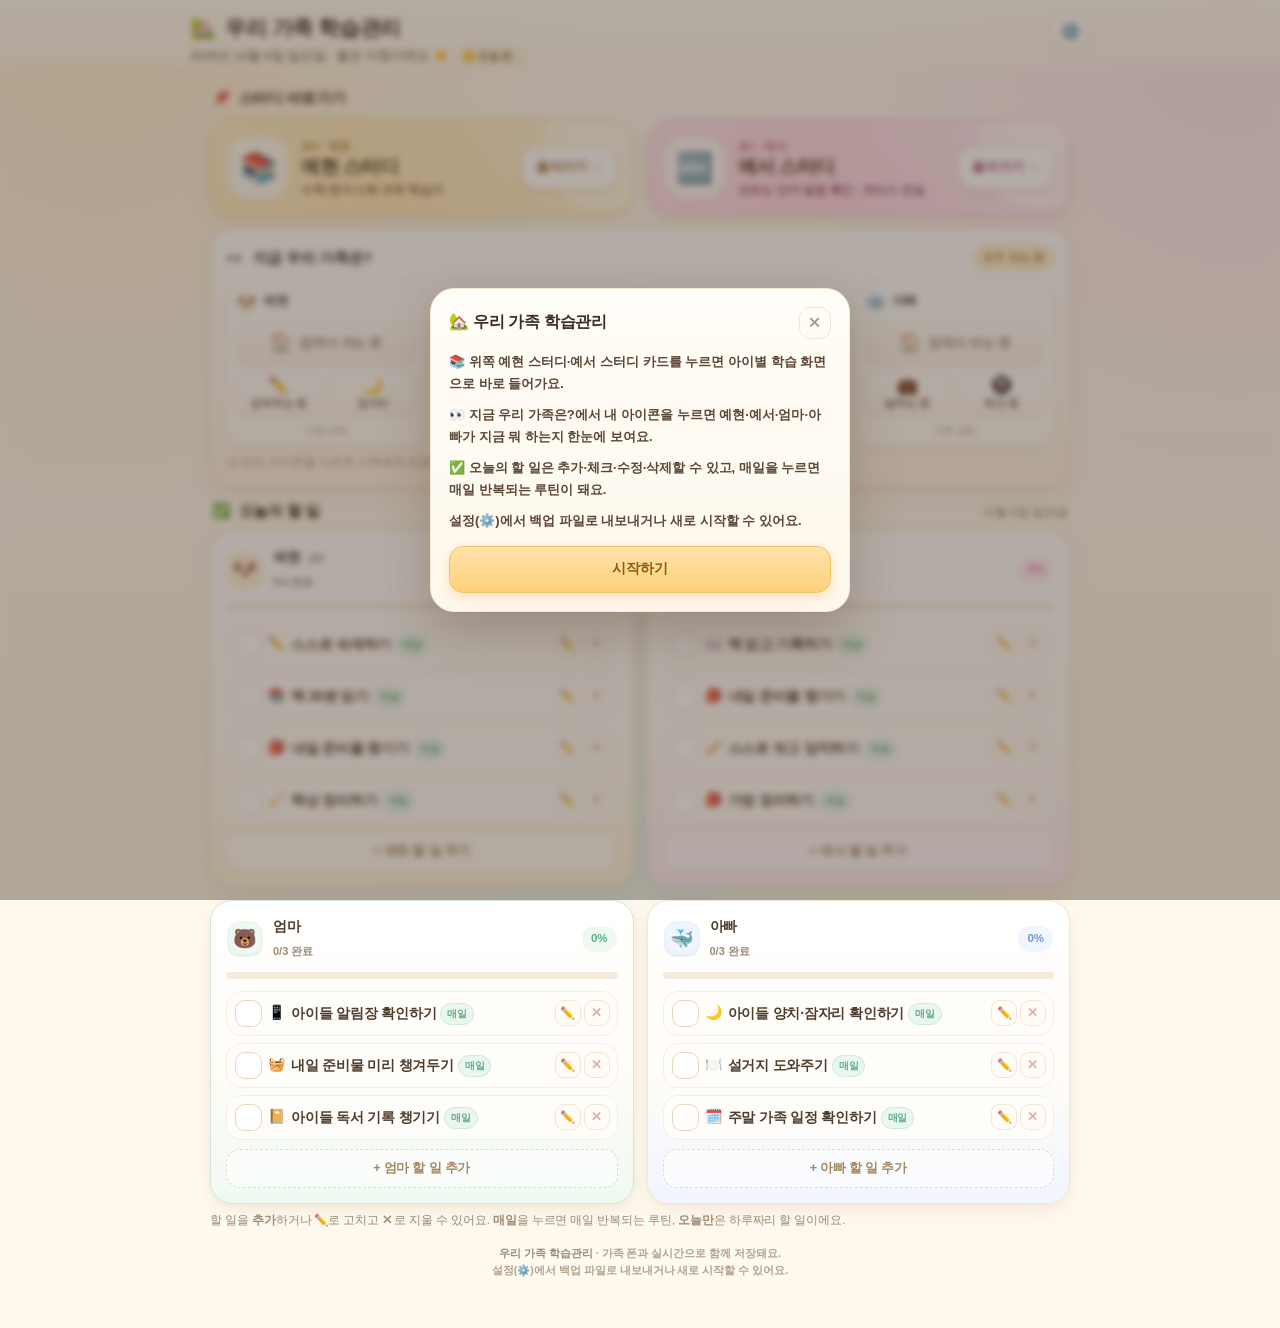
==== index.html @ e6498768 "feat: 가족 대시보드 실시간 동기화(Supabase) — 할 일·상태·예서 단어장을 가족 폰과 자동 동기화 - cloud-sync.js: REST pull/upsert + Re" ====
<!DOCTYPE html>
<html lang="ko">
<head>
<meta charset="utf-8">
<meta name="viewport" content="width=device-width, initial-scale=1, viewport-fit=cover">
<meta name="theme-color" content="#FFF9EF">
<meta name="description" content="엄마가 관리하는 우리 가족 학습·할 일 대시보드. 예현·예서 스터디 바로가기와 지금 우리 가족은?, 오늘의 할 일.">
<meta name="robots" content="noindex, nofollow, noarchive" />
<meta name="referrer" content="no-referrer">
<meta name="apple-mobile-web-app-capable" content="yes">
<meta name="apple-mobile-web-app-status-bar-style" content="default">
<meta name="apple-mobile-web-app-title" content="우리 가족">
<meta name="format-detection" content="telephone=no">
<title>🏡 우리 가족 학습관리</title>
<link rel="icon" href="data:image/svg+xml,%3Csvg%20xmlns='http://www.w3.org/2000/svg'%20viewBox='0%200%20100%20100'%3E%3Ctext%20y='.9em'%20font-size='90'%3E%F0%9F%8F%A1%3C/text%3E%3C/svg%3E">
<style>
/* =========================================================
   우리 가족 학습관리 대시보드 — 예현·예서 먼저
   스터디 바로가기 + 지금 우리 가족은? + 오늘의 할 일
   ========================================================= */
:root{
  --bg:#FFF9EF;
  --card:#FFFDF8;
  --ink:#4A3A2E;
  --ink-strong:#3B2C21;
  --muted:#9C8A78;
  --line:#F2E5D3;
  --line-soft:#F8EEE0;

  --dog:#FFE7BE;
  --dog-deep:#E9A94E;
  --dog-soft:#FFF3DA;

  --rabbit:#FFDCE8;
  --rabbit-deep:#E97FA5;
  --rabbit-soft:#FFEDF4;

  --mint:#DFF3E5;
  --mint-deep:#5FAE80;
  --mint-soft:#EDF8F0;

  --sky:#E4EFFF;
  --sky-deep:#6E97D9;
  --sky-soft:#F0F5FF;

  --butter:#FFF0C4;
  --butter-deep:#D9A93C;

  --shadow:0 8px 22px rgba(168,132,86,.10), 0 2px 5px rgba(168,132,86,.06);
  --shadow-soft:0 3px 10px rgba(168,132,86,.07);
  --r:22px;
}

*{box-sizing:border-box;-webkit-tap-highlight-color:transparent;}
html{-webkit-text-size-adjust:100%;}
body{
  margin:0;
  color:var(--ink);
  font-family:-apple-system,BlinkMacSystemFont,"Apple SD Gothic Neo","Malgun Gothic","Noto Sans KR","Segoe UI",Roboto,sans-serif;
  font-size:15px;
  line-height:1.55;
  background-color:var(--bg);
  background-image:
    radial-gradient(circle at 8% 0%, #FFEFCF 0, rgba(255,239,207,0) 34%),
    radial-gradient(circle at 96% 3%, #FFE7EE 0, rgba(255,231,238,0) 30%),
    radial-gradient(circle at 50% 100%, #E9F7EE 0, rgba(233,247,238,0) 42%),
    linear-gradient(180deg,#FFFBF4 0%, #FFF6E9 100%);
  background-attachment:fixed;
  min-height:100vh;
  overflow-x:hidden;
  -webkit-font-smoothing:antialiased;
}
button{font:inherit;color:inherit;}
input,select{font:inherit;color:inherit;}
h1,h2,h3,p{margin:0;}
a{color:inherit;}

/* ---------- 상단 바 ---------- */
.topbar{
  position:sticky;top:0;z-index:40;
  background:linear-gradient(180deg,rgba(255,251,244,.97) 0%,rgba(255,250,241,.88) 72%,rgba(255,250,241,0) 100%);
  backdrop-filter:blur(10px);
  -webkit-backdrop-filter:blur(10px);
  padding:calc(12px + env(safe-area-inset-top)) 14px 8px;
}
.topbar-inner{
  max-width:900px;margin:0 auto;
  display:flex;align-items:flex-start;justify-content:space-between;gap:10px;
}
.brand h1{
  font-size:19px;font-weight:800;letter-spacing:-.4px;color:var(--ink-strong);word-break:keep-all;
}
.brand h1 span{margin-right:4px;}
.dateline{
  margin-top:2px;font-size:12.5px;color:var(--muted);font-weight:600;letter-spacing:-.1px;
  display:flex;align-items:center;flex-wrap:wrap;gap:5px;
}
/* 가족 실시간 동기화 상태 */
.sync-badge{
  display:inline-block;padding:1px 7px;border-radius:999px;
  font-size:10.5px;font-weight:700;letter-spacing:-.2px;line-height:1.5;
  color:#4E7F5F;background:#EAF6EE;border:1px solid #CFE9D8;
  white-space:nowrap;cursor:default;
}
.sync-badge[data-state="connecting"]{color:#8A7440;background:#FDF6E3;border-color:#F2E4BE;}
.sync-badge[data-state="offline"],
.sync-badge[data-state="error"]{color:#94663F;background:#FBF1E2;border-color:#F0DCC0;}
.topbar-actions{flex:0 0 auto;display:flex;align-items:center;gap:8px;}
.icon-btn{
  flex:0 0 auto;
  width:40px;height:40px;border-radius:14px;padding:0;
  border:1px solid var(--line);
  background:linear-gradient(180deg,#FFFFFF,#FFF8EC);
  box-shadow:var(--shadow-soft);
  font-size:17px;line-height:38px;
  display:block;text-align:center;
  cursor:pointer;transition:transform .12s ease;
}
.icon-btn:active{transform:scale(.94);}
@media (max-width:470px){ .brand h1{font-size:17px;} }

/* ---------- 레이아웃 ---------- */
.wrap{max-width:900px;margin:0 auto;padding:6px 14px 30px;}
.card{
  background:var(--card);
  border:1px solid var(--line);
  border-radius:var(--r);
  box-shadow:var(--shadow);
  padding:15px;
  position:relative;
  overflow:hidden;
}
.block{margin-top:12px;}
.card-head{
  display:flex;align-items:center;justify-content:space-between;gap:8px;
  margin-bottom:11px;
}
.card-head h2{
  flex:1 1 auto;min-width:0;
  font-size:15px;font-weight:800;letter-spacing:-.3px;color:var(--ink-strong);
}
.card-head h2 span{margin-right:4px;}
.pill{
  white-space:nowrap;font-size:10.5px;font-weight:800;color:#B0762B;
  background:#FFF0CE;border:1px solid #F6DCA4;border-radius:99px;padding:3px 9px;
}
.hint{font-size:11.5px;color:var(--muted);line-height:1.45;margin-top:8px;letter-spacing:-.1px;}

/* ---------- 스터디 바로가기 ---------- */
.study-sec{margin-top:4px;}
.study-sec > h2{
  font-size:15px;font-weight:800;letter-spacing:-.3px;color:var(--ink-strong);
  margin:2px 2px 9px;
}
.study-sec > h2 span{margin-right:4px;}
.study-grid{display:grid;grid-template-columns:1fr;gap:11px;}
.study-card{
  display:flex;align-items:center;gap:13px;
  padding:16px 15px;
  border-radius:24px;
  border:1px solid rgba(255,255,255,.9);
  text-decoration:none;
  box-shadow:var(--shadow);
  position:relative;overflow:hidden;
  transition:transform .13s ease,box-shadow .15s ease;
}
.study-card:active{transform:scale(.985);}
.study-card::after{
  content:"";position:absolute;right:-30px;top:-30px;width:120px;height:120px;border-radius:50%;
  background:rgba(255,255,255,.42);pointer-events:none;
}
.study-card.yehyun{
  background:
    radial-gradient(circle at 96% 0%, #FFF6DE 0, rgba(255,246,222,0) 60%),
    linear-gradient(135deg,#FFEFC7 0%,#FFE0A6 100%);
  border-color:#F3D399;
}
.study-card.yeseo{
  background:
    radial-gradient(circle at 96% 0%, #FFF0F6 0, rgba(255,240,246,0) 60%),
    linear-gradient(135deg,#FFE3EC 0%,#FFC9DC 100%);
  border-color:#F5B9CE;
}
.study-ico{
  flex:0 0 auto;width:54px;height:54px;border-radius:18px;
  display:grid;place-items:center;font-size:27px;line-height:1;
  background:rgba(255,255,255,.78);
  border:1px solid rgba(255,255,255,.95);
  box-shadow:inset 0 -2px 6px rgba(180,140,90,.10);
}
.study-body{flex:1 1 auto;min-width:0;position:relative;z-index:2;}
.study-kicker{
  display:block;font-size:10.5px;font-weight:800;letter-spacing:.2px;
  color:#A8823C;margin-bottom:1px;
}
.study-card.yeseo .study-kicker{color:#C05A85;}
.study-title{
  display:block;font-size:18px;font-weight:800;letter-spacing:-.5px;color:#4A3620;line-height:1.25;
}
.study-desc{
  display:block;margin-top:3px;font-size:11.5px;font-weight:700;color:#8A6E45;letter-spacing:-.2px;line-height:1.4;
  word-break:keep-all;overflow-wrap:break-word;
}
.study-card.yeseo .study-desc{color:#9A5A77;}
.study-go{
  flex:0 0 auto;position:relative;z-index:2;
  display:inline-flex;align-items:center;gap:3px;
  padding:10px 13px;border-radius:14px;
  background:#FFFFFF;color:#8A5E1B;
  font-size:12.5px;font-weight:800;letter-spacing:-.2px;white-space:nowrap;
  box-shadow:0 3px 9px rgba(180,140,80,.20);
}
.study-card.yeseo .study-go{color:#A63E67;}
@media (min-width:700px){
  .study-grid{grid-template-columns:1fr 1fr;gap:13px;}
  .study-card{padding:18px 17px;}
  .study-ico{width:60px;height:60px;font-size:30px;border-radius:20px;}
  .study-title{font-size:19px;}
  .study-desc{font-size:12px;}
}
@media (max-width:359px){
  .study-ico{width:46px;height:46px;font-size:23px;border-radius:15px;}
  .study-title{font-size:16px;}
  .study-go{padding:9px 10px;font-size:11.5px;}
}

/* ---------- 지금 우리 가족은? (상태판) ---------- */
.status-card{background:linear-gradient(180deg,#FFFFFF 0%,#FFFAF2 58%,#FFF3E2 100%);}
.status-grid{
  display:grid;grid-template-columns:repeat(2,minmax(0,1fr));gap:8px;
}
.st-tile{
  display:flex;flex-direction:column;gap:5px;min-width:0;
  padding:8px 7px 6px;border-radius:18px;
  border:1px solid var(--line);
  background:linear-gradient(180deg,#FFFFFF,#FFFCF6);
  box-shadow:var(--shadow-soft);
}
.st-top{display:flex;align-items:center;gap:5px;min-width:0;}
.st-avatar{
  flex:0 0 auto;width:24px;height:24px;border-radius:50%;
  display:flex;align-items:center;justify-content:center;
  font-size:14px;line-height:1;background:var(--soft,#FFF7E6);
  border:1px solid rgba(255,255,255,.9);
  box-shadow:inset 0 -2px 4px rgba(180,140,90,.10);
}
.st-name{
  min-width:0;font-size:12.5px;font-weight:800;color:#5C4A3B;letter-spacing:-.3px;
  white-space:nowrap;overflow:hidden;text-overflow:ellipsis;
}
.st-when{margin-left:auto;flex:0 0 auto;font-size:9.5px;font-weight:800;color:#B5A492;letter-spacing:-.1px;}
.st-now{
  display:flex;flex-direction:row;align-items:center;justify-content:center;gap:6px;
  width:100%;min-height:44px;padding:5px 6px;
  border-radius:15px;cursor:pointer;
  border:1px solid rgba(255,255,255,.85);
  background:var(--soft,#FFF7E6);
  box-shadow:inset 0 -2px 6px rgba(180,140,90,.08);
  transition:transform .12s ease,box-shadow .15s ease;
}
.st-now:active{transform:scale(.96);}
.st-now .st-icon{font-size:22px;line-height:1.05;}
.st-now .st-label{
  font-size:12px;font-weight:800;color:#4F3D2F;letter-spacing:-.3px;
  text-align:left;line-height:1.2;
}
.st-now.idle{background:linear-gradient(180deg,#FFFDF8,#FBF4E9);}
.st-now.idle .st-icon{font-size:19px;opacity:.62;}
.st-now.idle .st-label{color:#9C8A78;font-weight:700;}
.st-now.just{animation:popIn .4s ease-out;}
.st-btns{display:flex;gap:5px;}
.st-btn{
  flex:1 1 0;min-width:0;cursor:pointer;
  display:flex;flex-direction:column;align-items:center;justify-content:center;gap:1px;
  padding:4px 2px 3px;border-radius:13px;
  border:1px solid var(--line);
  background:linear-gradient(180deg,#FFFFFF,#FFF8ED);
  box-shadow:0 1px 2px rgba(168,132,86,.06);
  transition:transform .12s ease,background .15s ease,border-color .15s ease;
}
.st-btn .st-icon{font-size:17px;line-height:1.05;}
.st-btn .st-label{font-size:10px;font-weight:800;color:#7A695A;letter-spacing:-.3px;white-space:nowrap;}
.st-btn.on{
  background:linear-gradient(180deg,#FFF4DC,#FFE8BC);border-color:#F3D49B;
  box-shadow:0 3px 9px rgba(224,176,90,.28), inset 0 0 0 1px rgba(255,255,255,.7);
}
.st-btn.on .st-label{color:#8A5E1B;}
.st-btn:active{transform:scale(.95);}
.st-reset{
  border:none;background:none;cursor:pointer;padding:1px 0 1px;
  font-size:10px;font-weight:800;color:#B7A794;letter-spacing:-.2px;
  transition:color .15s ease;
}
.st-reset.on{color:#C6B7A4;}
.st-reset:active{color:#8A7663;}
@media (min-width:760px){
  .status-grid{grid-template-columns:repeat(4,minmax(0,1fr));gap:10px;}
  .st-now{min-height:48px;}
  .st-now .st-icon{font-size:25px;}
  .st-now .st-label{font-size:13px;}
  .st-btn .st-label{font-size:11px;}
}

/* ---------- 할 일 보드 ---------- */
.board-head{display:flex;align-items:flex-end;justify-content:space-between;gap:8px;margin:0 2px 9px;}
.board-head h2{font-size:15px;font-weight:800;letter-spacing:-.3px;color:var(--ink-strong);}
.board-head h2 span{margin-right:4px;}
.board-head .day{margin-left:auto;font-size:11.5px;font-weight:800;color:#B3A18C;white-space:nowrap;}
.checklists{display:grid;grid-template-columns:1fr;gap:11px;}
@media (min-width:760px){ .checklists{grid-template-columns:1fr 1fr;gap:13px;} }
.list-card{
  background:linear-gradient(180deg,#FFFFFF 0%, #FFFDF8 55%, var(--tint,#FFF8EC) 100%);
}
.list-card.mom-card{border-color:#CFE8D8;}
.list-head{display:flex;align-items:center;gap:9px;}
.list-avatar{
  width:38px;height:38px;border-radius:14px;flex:0 0 auto;
  display:flex;align-items:center;justify-content:center;font-size:19px;
  background:var(--tint,#FFF3DA);
  border:1px solid rgba(255,255,255,.9);
  box-shadow:inset 0 -2px 5px rgba(180,140,90,.10);
}
.list-title{flex:1;min-width:0;}
.list-title b{display:block;font-size:14px;font-weight:800;letter-spacing:-.3px;color:#4E3C2D;}
.list-title b i{font-size:11px;font-weight:700;color:var(--muted);margin-left:3px;}
.list-title span{font-size:11px;color:var(--muted);font-weight:700;}
.pct-chip{
  white-space:nowrap;font-size:11.5px;font-weight:800;color:var(--deep,#8A6C4A);
  background:var(--tint,#FFF3DA);border:1px solid rgba(255,255,255,.9);
  padding:4px 9px;border-radius:99px;flex:0 0 auto;
}
.progress{height:7px;border-radius:99px;background:#F5EBDD;overflow:hidden;margin:10px 0 12px;}
.progress i{
  display:block;height:100%;border-radius:99px;
  background:linear-gradient(90deg,#FCE0A8,var(--deep,#E9A94E));
  transition:width .35s cubic-bezier(.3,1.2,.5,1);
}
.tasks{display:grid;gap:7px;}
.task-row{
  display:flex;align-items:center;gap:6px;
  padding:8px 7px 8px 8px;
  background:#FFFDF9;
  border:1px solid var(--line-soft);
  border-radius:15px;
  transition:background .15s ease,border-color .15s ease;
}
.task-row.done{background:var(--mint-soft);border-color:#D8EEE0;}
.check{
  width:27px;height:27px;flex:0 0 27px;border-radius:10px;cursor:pointer;
  border:1.8px solid #E6D6BF;background:#FFFFFF;
  display:grid;place-items:center;
  color:transparent;font-size:15px;font-weight:800;line-height:1;
  transition:transform .12s ease,background .15s ease,border-color .15s ease,color .15s ease;
}
.check:active{transform:scale(.9);}
.check.on{
  background:linear-gradient(180deg,#A8E0BC,#79C795);
  border-color:#6ABF8A;color:#FFFFFF;
  box-shadow:0 2px 5px rgba(110,190,145,.35);
}
.task-emoji{font-size:14px;flex:0 0 auto;}
.task-main{flex:1 1 auto;min-width:0;display:block;}
.task-text{
  font-size:13.5px;font-weight:700;color:#4E3C2D;letter-spacing:-.2px;
  overflow-wrap:anywhere;
}
.task-main .routine-chip{display:inline-block;vertical-align:middle;margin-left:4px;}
.task-row.done .task-text{color:#8FA695;text-decoration:line-through;text-decoration-thickness:1.5px;}
.routine-chip{
  flex:0 0 auto;font-size:9.5px;font-weight:800;letter-spacing:-.2px;
  padding:3px 6px;border-radius:99px;cursor:pointer;
  border:1px solid #F0E4D2;background:#FFFBF4;color:#B4A28E;
}
.routine-chip.on{background:#EAF7EE;border-color:#CDEBD9;color:#5FAE80;}
.mini-btn{
  flex:0 0 auto;width:26px;height:26px;border-radius:9px;cursor:pointer;
  border:1px solid #F2E7D7;background:#FFFCF6;
  font-size:12px;line-height:1;display:flex;align-items:center;justify-content:center;
  color:#A3937F;padding:0;transition:transform .12s ease,background .15s ease;
}
.mini-btn:active{transform:scale(.9);}
.mini-btn.del{color:#D9A9A0;}
.mini-btn.edit{color:#C4A87A;}
.task-actions{flex:0 0 auto;display:flex;align-items:center;gap:3px;}
.mini-btn.ok{width:auto;min-width:44px;padding:0 10px;height:30px;background:linear-gradient(180deg,#A8E0BC,#79C795);border-color:#6ABF8A;color:#fff;font-weight:800;font-size:12px;}
.add-btn{
  width:100%;margin-top:9px;padding:9px;border-radius:14px;cursor:pointer;
  border:1.5px dashed #EBD9BF;background:rgba(255,255,255,.6);
  font-size:12.5px;font-weight:800;color:#A2865F;letter-spacing:-.2px;
}
.add-btn:active{transform:scale(.99);}
.add-row{
  display:flex;align-items:center;gap:6px;padding:7px;border-radius:14px;
  background:#FFFCF4;border:1.5px solid #F3E2C8;
}
.task-input{
  flex:1;min-width:0;padding:8px 10px;border-radius:11px;
  border:1px solid #EFE0CB;background:#fff;font-size:13px;font-weight:700;color:var(--ink);
  outline:none;
}
.task-input:focus{border-color:#F0C88A;box-shadow:0 0 0 3px rgba(240,200,138,.22);}
.routine-toggle{
  flex:0 0 auto;display:flex;align-items:center;gap:3px;
  font-size:10.5px;font-weight:800;color:#8FA695;
}
.routine-toggle input{width:14px;height:14px;accent-color:#79C795;}
.task-row.editing{background:#FFFCF4;border-color:#F3E2C8;}
.empty{
  font-size:12px;color:var(--muted);text-align:center;padding:12px 6px;
  background:#FFFCF6;border:1.5px dashed #F0E4D2;border-radius:14px;
}
.done-note{
  margin-top:9px;font-size:11.5px;font-weight:800;color:#5FAE80;text-align:center;
  background:#EDF9F1;border:1px solid #D3EEE0;border-radius:12px;padding:6px;
  animation:popIn .35s ease-out;letter-spacing:-.2px;
}

/* ---------- 애니메이션 ---------- */
@keyframes popIn{
  0%{transform:scale(.7);opacity:0;}
  70%{transform:scale(1.06);opacity:1;}
  100%{transform:scale(1);opacity:1;}
}
@keyframes fadeIn{from{opacity:0;}to{opacity:1;}}
@keyframes modalIn{from{transform:translateY(16px) scale(.96);opacity:0;}to{transform:none;opacity:1;}}

/* ---------- 모달 ---------- */
.modal{position:fixed;inset:0;z-index:80;display:grid;place-items:center;padding:16px;}
.modal[hidden]{display:none;}
.modal-bg{position:absolute;inset:0;background:rgba(74,58,46,.42);backdrop-filter:blur(3px);-webkit-backdrop-filter:blur(3px);animation:fadeIn .2s ease-out;}
.modal-card{
  position:relative;z-index:2;width:100%;max-width:420px;
  max-height:86vh;overflow-y:auto;-webkit-overflow-scrolling:touch;
  background:linear-gradient(180deg,#FFFDF8,#FFF8EC);
  border:1px solid #F6E7D2;border-radius:24px;
  box-shadow:0 20px 50px rgba(90,66,40,.28);
  padding:18px;
  animation:modalIn .3s cubic-bezier(.2,1.3,.4,1);
}
.modal-head{display:flex;align-items:center;justify-content:space-between;gap:8px;margin-bottom:12px;}
.modal-head h3{font-size:16px;font-weight:800;letter-spacing:-.3px;color:var(--ink-strong);}
.modal-x{
  width:32px;height:32px;border-radius:11px;cursor:pointer;
  border:1px solid var(--line);background:#FFFCF6;color:#A3937F;
  font-size:14px;line-height:1;display:flex;align-items:center;justify-content:center;flex:0 0 auto;
}
.modal-body{font-size:13px;}
.set-row{
  display:flex;align-items:center;justify-content:space-between;gap:10px;
  padding:10px 0;border-bottom:1px dashed var(--line);
}
.set-row:last-child{border-bottom:none;}
.set-label{font-size:13px;font-weight:800;color:#57432F;}
.set-desc{font-size:11px;color:var(--muted);font-weight:600;margin-top:1px;}
.set-actions{display:flex;gap:7px;flex-wrap:wrap;margin-top:6px;}
.note-box{
  font-size:11.5px;color:#8A7A67;background:#FFF7E8;border:1px solid #F6E7C9;
  border-radius:13px;padding:9px 11px;line-height:1.5;margin-top:12px;
}
.btn{
  border-radius:14px;border:1px solid var(--line);
  padding:11px 14px;cursor:pointer;
  font-size:13.5px;font-weight:800;letter-spacing:-.2px;
  display:flex;align-items:center;justify-content:center;gap:5px;
  transition:transform .12s ease,filter .15s ease;
  box-shadow:var(--shadow-soft);
}
.btn:active{transform:scale(.97);}
.btn-primary{
  flex:1;background:linear-gradient(180deg,#FFE3A8,#FFD07B);border-color:#F2C36D;color:#8A5A16;
  box-shadow:0 4px 12px rgba(233,169,78,.30);
}
.btn-ghost{background:linear-gradient(180deg,#FFFFFF,#FFF8ED);color:#8A7663;}

/* ---------- 토스트 ---------- */
.toasts{
  position:fixed;left:0;right:0;bottom:calc(16px + env(safe-area-inset-bottom));z-index:90;
  display:flex;flex-direction:column;align-items:center;gap:6px;pointer-events:none;
  padding:0 14px;
}
.toast{
  max-width:340px;
  background:rgba(74,58,46,.94);color:#FFF8EC;
  font-size:12.5px;font-weight:800;letter-spacing:-.2px;
  padding:9px 14px;border-radius:99px;
  box-shadow:0 8px 20px rgba(74,58,46,.3);
  animation:toastIn .28s cubic-bezier(.2,1.4,.4,1), toastOut .3s ease-in 2.3s forwards;
}
@keyframes toastIn{from{transform:translateY(14px) scale(.94);opacity:0;}to{transform:none;opacity:1;}}
@keyframes toastOut{to{transform:translateY(8px) scale(.96);opacity:0;}}

/* ---------- 푸터 ---------- */
.foot{
  max-width:900px;margin:16px auto 0;padding:0 4px 10px;
  font-size:10.5px;color:#B2A28E;text-align:center;line-height:1.6;font-weight:600;
}
.foot b{color:#9C8A78;}

@media (min-width:760px){
  body{font-size:15.5px;}
  .brand h1{font-size:21px;}
  .wrap{padding:8px 20px 40px;}
  .task-text{font-size:14px;}
}

@media (prefers-reduced-motion:reduce){
  *,*::before,*::after{animation-duration:.001s !important;animation-iteration-count:1 !important;transition-duration:.001s !important;}
}
</style>
</head>
<body>
<header class="topbar">
  <div class="topbar-inner">
    <div class="brand">
      <h1><span aria-hidden="true">🏡</span> 우리 가족 학습관리</h1>
      <p class="dateline"><span id="dateline">오늘</span><span class="sync-badge" id="sync-badge" data-state="connecting" title="가족 클라우드에 연결하는 중">🟡 연결 중…</span></p>
    </div>
    <div class="topbar-actions">
      <button class="icon-btn" id="btn-settings" data-act="settings" aria-label="설정 열기">⚙️</button>
    </div>
  </div>
</header>

<main class="wrap">
  <section class="study-sec" aria-label="스터디 바로가기">
    <h2><span aria-hidden="true">📌</span> 스터디 바로가기</h2>
    <div class="study-grid">
      <a class="study-card yehyun" href="./study/" aria-label="예현 스터디 열기">
        <span class="study-ico" aria-hidden="true">📚</span>
        <span class="study-body">
          <span class="study-kicker">초4 · 예현</span>
          <span class="study-title">예현 스터디</span>
          <span class="study-desc">수학·영어·사회·과학 학습지</span>
        </span>
        <span class="study-go" aria-hidden="true">들어가기 →</span>
      </a>
      <a class="study-card yeseo" href="./yeseo/" aria-label="예서 스터디 열기">
        <span class="study-ico" aria-hidden="true">🔤</span>
        <span class="study-body">
          <span class="study-kicker">초1 · 예서</span>
          <span class="study-title">예서 스터디</span>
          <span class="study-desc">모르는 단어 발음 확인 · 파닉스 연습</span>
        </span>
        <span class="study-go" aria-hidden="true">들어가기 →</span>
      </a>
    </div>
  </section>

  <section class="card block status-card" aria-label="지금 우리 가족은?">
    <div class="card-head">
      <h2><span aria-hidden="true">👀</span> 지금 우리 가족은?</h2>
      <span class="pill" id="status-pill">모두 쉬는 중</span>
    </div>
    <div class="status-grid" id="status-grid"></div>
    <p class="hint">내 칸의 아이콘을 누르면 가족에게 바로 보여요. 같은 상태를 한 번 더 누르면 <b>🏠 집에서 쉬는 중</b>으로 돌아가요.</p>
  </section>

  <section class="block" aria-label="오늘의 할 일">
    <div class="board-head">
      <h2><span aria-hidden="true">✅</span> 오늘의 할 일</h2>
      <span class="day" id="board-day"></span>
    </div>
    <div class="checklists" id="checklists"></div>
    <p class="hint">할 일을 <b>추가</b>하거나 ✏️로 고치고 ✕로 지울 수 있어요. <b>매일</b>을 누르면 매일 반복되는 루틴, <b>오늘만</b>은 하루짜리 할 일이에요.</p>
  </section>

  <p class="foot">
    <b>우리 가족 학습관리</b> · 가족 폰과 실시간으로 함께 저장돼요.<br>
    설정(⚙️)에서 백업 파일로 내보내거나 새로 시작할 수 있어요.
  </p>
</main>

<noscript>
  <div class="wrap"><div class="card"><b>자바스크립트를 켜 주세요</b><p class="hint">이 대시보드는 할 일과 가족 상태를 기억하려고 자바스크립트를 사용해요. 브라우저 설정에서 자바스크립트를 켜면 바로 쓸 수 있어요.</p></div></div>
</noscript>

<div class="toasts" id="toasts" aria-live="polite"></div>

<!-- 설정 -->
<div class="modal" id="modal-settings" hidden>
  <div class="modal-bg" data-close="1"></div>
  <div class="modal-card" role="dialog" aria-modal="true" aria-labelledby="set-title">
    <div class="modal-head">
      <h3 id="set-title">⚙️ 설정</h3>
      <button class="modal-x" data-act="close" data-close="1" aria-label="닫기">✕</button>
    </div>
    <div class="modal-body">
      <div class="set-row">
        <div>
          <div class="set-label">자동 저장</div>
          <div class="set-desc" id="set-saved">아직 저장 기록이 없어요</div>
        </div>
        <span style="font-size:18px;" aria-hidden="true">💾</span>
      </div>
      <div class="set-row" style="display:block;">
        <div class="set-label">데이터 관리</div>
        <div class="set-desc">백업 파일(JSON)로 보관하거나 다른 기기에서 불러올 수 있어요.</div>
        <div class="set-actions">
          <button class="btn btn-ghost" data-act="export" style="padding:8px 11px;font-size:12px;">📤 내보내기</button>
          <button class="btn btn-ghost" data-act="import" style="padding:8px 11px;font-size:12px;">📥 불러오기</button>
          <button class="btn btn-ghost" data-act="reset" style="padding:8px 11px;font-size:12px;color:#C4796E;">🧹 처음부터</button>
        </div>
        <input type="file" id="import-file" accept="application/json,.json" hidden>
      </div>
      <div class="note-box">
        📱 <b>폰 홈 화면에 추가</b>하면 앱처럼 바로 열려요. 아이폰은 Safari 공유 → '홈 화면에 추가', 갤럭시는 Chrome 오른쪽 위 ⋮ → '홈 화면에 추가'.
      </div>
      <div class="note-box">
        가족 폰과 <b>실시간으로 같은 내용</b>을 봐요. 저장은 이 기기(브라우저)에도 되고, 가족 클라우드(Supabase)에도 함께 되어 다른 폰에서 바꾼 내용이 새로고침 없이 나타납니다. 인터넷이 끊겨도 이 기기에는 그대로 저장돼요.
      </div>
    </div>
  </div>
</div>

<!-- 확인 -->
<div class="modal" id="modal-confirm" hidden>
  <div class="modal-bg" data-close="1"></div>
  <div class="modal-card" role="dialog" aria-modal="true" aria-labelledby="confirm-title" style="max-width:340px;">
    <div class="modal-head">
      <h3 id="confirm-title">확인</h3>
      <button class="modal-x" data-act="close" data-close="1" aria-label="닫기">✕</button>
    </div>
    <div class="modal-body">
      <p id="confirm-text" style="font-size:13px;font-weight:700;color:#5C4636;line-height:1.55;"></p>
      <div class="set-actions" style="margin-top:14px;">
        <button class="btn btn-ghost" data-act="confirm-cancel" style="flex:1;">취소</button>
        <button class="btn btn-primary" data-act="confirm-ok" style="flex:1;">확인</button>
      </div>
    </div>
  </div>
</div>

<!-- 첫 사용 안내 -->
<div class="modal" id="modal-intro" hidden>
  <div class="modal-bg" data-close="1"></div>
  <div class="modal-card" role="dialog" aria-modal="true" aria-labelledby="intro-title">
    <div class="modal-head">
      <h3 id="intro-title">🏡 우리 가족 학습관리</h3>
      <button class="modal-x" data-act="close" data-close="1" aria-label="닫기">✕</button>
    </div>
    <div class="modal-body" style="font-size:13px;line-height:1.7;font-weight:600;color:#5C4636;">
      <p style="margin-bottom:9px;">📚 위쪽 <b>예현 스터디</b>·<b>예서 스터디</b> 카드를 누르면 아이별 학습 화면으로 바로 들어가요.</p>
      <p style="margin-bottom:9px;">👀 <b>지금 우리 가족은?</b>에서 내 아이콘을 누르면 예현·예서·엄마·아빠가 지금 뭐 하는지 한눈에 보여요.</p>
      <p style="margin-bottom:9px;">✅ <b>오늘의 할 일</b>은 추가·체크·수정·삭제할 수 있고, <b>매일</b>을 누르면 매일 반복되는 루틴이 돼요.</p>
      <p>설정(⚙️)에서 백업 파일로 내보내거나 새로 시작할 수 있어요.</p>
      <button class="btn btn-primary" data-act="close" data-close="1" style="width:100%;margin-top:14px;">시작하기</button>
    </div>
  </div>
</div>

<script src="./cloud-sync.js"></script>
<script>
'use strict';
/* =========================================================================
   우리 가족 학습관리 대시보드 v2.1 (아이들 먼저 보이는 순서)
   - 스터디 바로가기(예현 ./study/, 예서 ./yeseo/) + 가족 상태판 + 오늘의 할 일
   - 기존 v1 저장소(family-dashboard:v1)의 상태·할 일 데이터를 그대로 이어받습니다.
     (펫·경험치·도장·타이머·미션·응원 보드는 제거, members[].tasks / statuses 는 유지)
   - 단일 HTML · 외부 라이브러리/CDN 없이 동작
   ========================================================================= */

/* ------------------------- 0. 작은 도우미 ------------------------- */
function $(id) { return document.getElementById(id); }

var ESC_MAP = { '&': '&amp;', '<': '&lt;', '>': '&gt;', '"': '&quot;', "'": '&#39;' };
function esc(s) {
  return String(s === null || s === undefined ? '' : s).replace(/[&<>"']/g, function (c) { return ESC_MAP[c]; });
}
function pad2(n) { return (n < 10 ? '0' : '') + n; }
function clamp(n, a, b) { return Math.max(a, Math.min(b, n)); }
function uid() { return 't' + Date.now().toString(36) + Math.random().toString(36).slice(2, 6); }

var WEEKDAY_KO = ['일', '월', '화', '수', '목', '금', '토'];

function dateKey(d) {
  var x = d || new Date();
  return x.getFullYear() + '-' + pad2(x.getMonth() + 1) + '-' + pad2(x.getDate());
}
function fmtDateLong(d) {
  return d.getFullYear() + '년 ' + (d.getMonth() + 1) + '월 ' + d.getDate() + '일 ' + WEEKDAY_KO[d.getDay()] + '요일';
}
function fmtAmpm(iso) {
  var d = new Date(iso);
  if (isNaN(d.getTime())) return '';
  var h = d.getHours();
  var ap = h < 12 ? '오전' : '오후';
  var hh = h % 12;
  if (hh === 0) hh = 12;
  return ap + ' ' + hh + ':' + pad2(d.getMinutes());
}

/* ------------------------- 1. 가족 ------------------------- */
/* 아이들이 먼저 보이도록 순서를 예현 → 예서 → 엄마 → 아빠로 둡니다.
   (넓은 화면에서는 두 칸씩: 첫 줄 예현·예서, 아랫줄 엄마·아빠) */
var MEMBERS = [
  { id: 'yehyun', name: '예현', sub: '초4', emoji: '🐶', tint: '#FFE9BE', soft: '#FFF4DC', deep: '#DBA044' },
  { id: 'yeseo',  name: '예서', sub: '초1', emoji: '🐰', tint: '#FFDDE8', soft: '#FFEDF4', deep: '#E4789F' },
  { id: 'mom',    name: '엄마', sub: '',    emoji: '🐻', tint: '#DFF1E3', soft: '#EFF9F2', deep: '#5FAE80' },
  { id: 'dad',    name: '아빠', sub: '',    emoji: '🐳', tint: '#E4EFFF', soft: '#F0F5FF', deep: '#6E97D9' }
];

var MEMBER_MAP = {};
MEMBERS.forEach(function (m) { MEMBER_MAP[m.id] = m; });
function memberById(id) { return MEMBER_MAP[id] || null; }

/* ------------------------- 1-1. 현재 상태 아이콘 ------------------------- */
var STATUS_HOME = { key: 'home', emoji: '🏠', label: '집에서 쉬는 중' };
var STATUS_SETS = {
  dad: [
    { key: 'work',    emoji: '💼', label: '일하는 중' },
    { key: 'commute', emoji: '🚇', label: '퇴근 중' }
  ],
  mom: [
    { key: 'work', emoji: '💻', label: '일하는 중' },
    { key: 'cook', emoji: '🍳', label: '식사준비' }
  ],
  yehyun: [
    { key: 'study', emoji: '✏️', label: '공부하는 중' },
    { key: 'sleep', emoji: '🌙', label: '잠자리' }
  ],
  yeseo: [
    { key: 'study', emoji: '✏️', label: '공부하는 중' },
    { key: 'sleep', emoji: '🌙', label: '잠자리' }
  ]
};

function statusOptions(id) { return STATUS_SETS[id] || []; }

function statusFind(id, key) {
  if (!key || key === 'home') return STATUS_HOME;
  var list = statusOptions(id);
  for (var i = 0; i < list.length; i++) {
    if (list[i].key === key) return list[i];
  }
  return STATUS_HOME;
}

function statusOf(id) {
  var all = (Store.state && Store.state.statuses) || {};
  var rec = all[id];
  if (!rec || typeof rec !== 'object') return { key: 'home', at: null };
  var opt = statusFind(id, rec.key);
  return { key: opt.key, at: (opt.key === 'home' ? null : (typeof rec.at === 'string' ? rec.at : null)) };
}

function statusAgo(at) {
  if (!at) return '';
  var t = Date.parse(at);
  if (!isFinite(t)) return '';
  var m = Math.floor((Date.now() - t) / 60000);
  if (m < 1) return '방금';
  if (m < 60) return m + '분 전';
  var h = Math.floor(m / 60);
  if (h < 24) return h + '시간 전';
  return Math.floor(h / 24) + '일 전';
}

/* 상태 바꾸기: 같은 상태를 다시 누르면 기본(집에서 쉬는 중)으로 */
function setStatus(id, key) {
  if (!memberById(id)) return;
  var want = statusFind(id, key).key;
  var cur = statusOf(id).key;
  var next = (want !== 'home' && want === cur) ? 'home' : want;
  ui.statusFx = { member: id, at: Date.now() };
  Store.commit(function () {
    Store.state.statuses = Store.state.statuses || {};
    Store.state.statuses[id] = {
      key: next,
      at: (next === 'home' ? null : new Date().toISOString())
    };
  });
  var m = memberById(id);
  toast(m.name + ' · ' + statusFind(id, next).label);
}

/* ------------------------- 2. 기본 할 일 ------------------------- */
var DEFAULT_TASKS = {
  yehyun: [
    { text: '스스로 숙제하기', emoji: '✏️' },
    { text: '책 30분 읽기', emoji: '📚' },
    { text: '내일 준비물 챙기기', emoji: '🎒' },
    { text: '책상 정리하기', emoji: '🧹' }
  ],
  yeseo: [
    { text: '책 읽고 기록하기', emoji: '📖' },
    { text: '내일 준비물 챙기기', emoji: '🎒' },
    { text: '스스로 씻고 양치하기', emoji: '🪥' },
    { text: '가방 정리하기', emoji: '🎒' }
  ],
  mom: [
    { text: '아이들 알림장 확인하기', emoji: '📱' },
    { text: '내일 준비물 미리 챙겨두기', emoji: '🧺' },
    { text: '아이들 독서 기록 챙기기', emoji: '📔' }
  ],
  dad: [
    { text: '아이들 양치·잠자리 확인하기', emoji: '🌙' },
    { text: '설거지 도와주기', emoji: '🍽️' },
    { text: '주말 가족 일정 확인하기', emoji: '🗓️' }
  ]
};

var EMOJI_RULES = [
  ['숙제', '✏️'], ['문제집', '📘'], ['수학', '➗'], ['영어', '🔤'], ['책', '📚'], ['독서', '📖'],
  ['일기', '📝'], ['글쓰기', '🖊️'], ['그림', '🎨'], ['미술', '🎨'], ['피아노', '🎹'], ['바이올린', '🎻'],
  ['준비물', '🎒'], ['가방', '🎒'], ['정리', '🧹'], ['책상', '🧺'], ['방', '🛏️'], ['청소', '🧽'],
  ['씻', '🪥'], ['양치', '🪥'], ['샤워', '🚿'], ['옷', '👕'], ['운동', '⚽'], ['줄넘기', '🪢'],
  ['알림장', '📱'], ['설거지', '🍽️'], ['빨래', '🧺'], ['요리', '🍳'], ['장보기', '🛒'],
  ['잠', '🌙'], ['칭찬', '💛'], ['인사', '🙋'], ['물', '💧'], ['가족', '🏡'], ['산책', '🚶'],
  ['단어', '🔤'], ['파닉스', '🔤'], ['받아쓰기', '📝'], ['구구단', '🔢']
];
function guessEmoji(text) {
  var str = String(text || '');
  var best = null;
  var bestAt = 999;
  for (var i = 0; i < EMOJI_RULES.length; i++) {
    var at = str.indexOf(EMOJI_RULES[i][0]);
    if (at < 0) continue;
    if (at < bestAt || (at === bestAt && best && EMOJI_RULES[i][0].length > best[0].length)) {
      best = EMOJI_RULES[i];
      bestAt = at;
    }
  }
  return best ? best[1] : '✅';
}

/* ------------------------- 4. 상태 저장소 ------------------------- */
/* 기존 v1 과 같은 키를 그대로 씁니다(할 일·상태 데이터 이어받기). */
var STORAGE_KEY = 'family-dashboard:v1';

function defaultState() {
  var members = {};
  var statuses = {};
  MEMBERS.forEach(function (m) {
    members[m.id] = {
      tasks: (DEFAULT_TASKS[m.id] || []).map(function (t) {
        return { id: uid(), text: t.text, emoji: t.emoji, routine: true, done: false };
      })
    };
    statuses[m.id] = { key: 'home', at: null };
  });
  return {
    v: 2,
    today: dateKey(),
    members: members,
    statuses: statuses,
    settings: {},
    seenIntro: false,
    createdAt: Date.now()
  };
}

function numOr(v, fallback) {
  var n = Number(v);
  return isFinite(n) ? n : fallback;
}

/* 저장된 데이터를 현재 구조에 맞게 정리 (v1 펫 데이터는 버리고 할 일·상태는 살립니다) */
function normalize(raw) {
  var base = defaultState();
  if (!raw || typeof raw !== 'object') return base;

  if (raw.members && typeof raw.members === 'object') {
    MEMBERS.forEach(function (m) {
      var src = raw.members[m.id];
      if (!src || typeof src !== 'object') return;
      var dst = base.members[m.id];
      if (Object.prototype.toString.call(src.tasks) === '[object Array]') {
        var tasks = [];
        src.tasks.forEach(function (t) {
          if (!t || typeof t.text !== 'string') return;
          var text = t.text.trim().slice(0, 40);
          if (!text) return;
          tasks.push({
            id: typeof t.id === 'string' && t.id ? t.id : uid(),
            text: text,
            emoji: (typeof t.emoji === 'string' && t.emoji) ? String(t.emoji).replace(/[<>&"']/g, '').slice(0, 8) || '✅' : '✅',
            routine: t.routine !== false,
            done: !!t.done
          });
        });
        /* 할 일을 일부러 모두 지운 경우(빈 목록)도 그대로 존중 */
        if (Object.prototype.toString.call(src.tasks) === '[object Array]') dst.tasks = tasks;
      }
    });
  }

  if (raw.statuses && typeof raw.statuses === 'object') {
    MEMBERS.forEach(function (m) {
      var s = raw.statuses[m.id];
      if (!s || typeof s !== 'object') return;
      var opt = statusFind(m.id, s.key);
      base.statuses[m.id] = {
        key: opt.key,
        at: (opt.key === 'home' ? null : (typeof s.at === 'string' ? s.at : null))
      };
    });
  }

  if (raw.settings && typeof raw.settings === 'object') {
    base.settings = raw.settings;
  }

  base.today = typeof raw.today === 'string' ? raw.today : dateKey();
  base.seenIntro = !!raw.seenIntro;
  base.createdAt = numOr(raw.createdAt, Date.now());
  /* 가족 동기화용 꼬리표(마지막 변경 식별자·시각)는 그대로 이어받습니다 */
  if (typeof raw._rev === 'string' && raw._rev) base._rev = raw._rev;
  base._up = numOr(raw._up, 0);
  return base;
}

var Store = {
  state: null,
  savedAt: null,
  storageOk: true,
  hadSaved: false,     /* 이 기기에 이전에 저장된 기록이 있었는지 (클라우드 초기값 보호용) */
  applyingRemote: false,

  load: function () {
    var rawText = null;
    try {
      rawText = window.localStorage.getItem(STORAGE_KEY);
      this.storageOk = true;
    } catch (e) {
      this.storageOk = false;
    }
    this.hadSaved = !!rawText;
    var parsed = null;
    if (rawText) {
      try { parsed = JSON.parse(rawText); } catch (e2) { parsed = null; }
    }
    this.state = normalize(parsed);
    return this.state;
  },

  save: function () {
    try {
      window.localStorage.setItem(STORAGE_KEY, JSON.stringify(this.state));
      this.savedAt = new Date();
      this.storageOk = true;
    } catch (e) {
      this.storageOk = false;
    }
    updateSavedNote();
    /* 가족 클라우드로도 보내기 (원격 상태를 받아 쓰는 중에는 보내지 않음) */
    if (!this.applyingRemote && typeof CloudSync !== 'undefined' && window.familySync) {
      window.familySync.onLocalChange();
    }
    return this.storageOk;
  },

  /* 모든 변경의 유일한 출입구 */
  commit: function (mutator) {
    if (!this.state) this.state = defaultState();
    rolloverIfNeeded();
    if (typeof mutator === 'function') mutator(this.state);
    this.state._rev = uid();
    this.state._up = Date.now();
    this.save();
    renderAll();
  },

  /* 다른 기기/클라우드의 상태를 받아들이는 지점 */
  applyRemote: function (next) {
    this.applyingRemote = true;
    this.state = normalize(next);
    this.save();
    this.applyingRemote = false;
    renderAll();
  }
};

/* ------------------------- 4-1. 가족 실시간 동기화 ------------------------- */
var familySync = null;

function updateSyncBadge(s) {
  var el = $('sync-badge');
  if (!el) return;
  var st = (s && s.status) || 'connecting';
  var label, tip;
  if (st === 'live') { label = '🟢 실시간 동기화'; tip = '가족 폰과 실시간으로 맞춰지는 중이에요'; }
  else if (st === 'offline') { label = '⚪ 오프라인 · 이 기기에 저장'; tip = '인터넷이 없어도 이 기기에는 저장돼요'; }
  else if (st === 'error') { label = '🟠 동기화 지연 · 이 기기에 저장'; tip = '잠시 뒤 다시 연결하며 저장된 내용은 그대로예요'; }
  else { label = '🟡 연결 중…'; tip = '가족 클라우드에 연결하는 중이에요'; }
  if (el.textContent !== label) el.textContent = label;
  el.setAttribute('data-state', st);
  el.title = tip;
}

function startFamilySync() {
  if (typeof CloudSync === 'undefined') { updateSyncBadge({ status: 'offline' }); return; }
  familySync = CloudSync.create({
    row: 'main',
    hadLocal: Store.hadSaved,
    getState: function () { return Store.state; },
    applyState: function (data) { Store.applyRemote(data); },
    onStatus: updateSyncBadge
  });
  window.familySync = familySync;
  familySync.init();
}

/* ------------------------- 5. 계산 로직 ------------------------- */
function tasksOf(id) {
  if (!Store.state || !Store.state.members[id]) return [];
  return Store.state.members[id].tasks;
}
function memberStats(id) {
  var t = tasksOf(id);
  var done = 0;
  for (var i = 0; i < t.length; i++) if (t[i].done) done++;
  var total = t.length;
  return {
    done: done,
    total: total,
    pct: total ? Math.round((done / total) * 100) : 0,
    complete: total > 0 && done === total
  };
}
function isComplete(id) { return memberStats(id).complete; }

/* 하루가 지나면 할 일 체크를 다시 시작 */
function rolloverIfNeeded() {
  if (!Store.state) return false;
  var today = dateKey();
  if (Store.state.today === today) return false;
  for (var i = 0; i < MEMBERS.length; i++) {
    var tasks = Store.state.members[MEMBERS[i].id].tasks;
    for (var j = 0; j < tasks.length; j++) tasks[j].done = false;
  }
  Store.state.today = today;
  Store.save();
  return true;
}

/* ------------------------- 6. 할 일 조작 ------------------------- */
function addTask(id, text, routine) {
  if (!Store.state.members[id]) return false;
  var clean = String(text || '').replace(/\s+/g, ' ').trim().slice(0, 40);
  if (!clean) { toast('할 일을 적어 주세요'); return false; }
  Store.commit(function () {
    Store.state.members[id].tasks.push({
      id: uid(), text: clean, emoji: guessEmoji(clean), routine: routine !== false, done: false
    });
  });
  return true;
}

function saveTaskText(id, taskId, text) {
  var clean = String(text || '').replace(/\s+/g, ' ').trim().slice(0, 40);
  if (!clean) { toast('내용을 적어 주세요'); return false; }
  Store.commit(function () {
    var t = findTask(id, taskId);
    if (t) t.text = clean;
  });
  return true;
}

function findTask(id, taskId) {
  var list = tasksOf(id);
  for (var i = 0; i < list.length; i++) if (list[i].id === taskId) return list[i];
  return null;
}

function deleteTask(id, taskId) {
  if (!Store.state.members[id]) return;
  var removed = null;
  Store.commit(function () {
    var m = Store.state.members[id];
    m.tasks = m.tasks.filter(function (t) {
      if (t.id === taskId) { removed = t; return false; }
      return true;
    });
  });
  if (removed) toast('"' + removed.text + '" 삭제했어요');
}

function toggleRoutine(id, taskId) {
  Store.commit(function () {
    var t = findTask(id, taskId);
    if (t) t.routine = !t.routine;
  });
  var t2 = findTask(id, taskId);
  toast(t2 && t2.routine ? '매일 반복하는 루틴이에요' : '오늘만 하는 할 일이에요');
}

function toggleTask(id, taskId) {
  var m = Store.state.members[id];
  if (!m) return;
  var t = findTask(id, taskId);
  if (!t) return;

  var wasComplete = isComplete(id);
  var willCheck = !t.done;
  var who = memberById(id);

  Store.commit(function () {
    t.done = willCheck;
  });

  if (willCheck && !wasComplete && isComplete(id) && who) {
    toast(who.name + ' 오늘 할 일 모두 완료! 👏');
  }
}

/* ------------------------- 10. 화면 상태 ------------------------- */
var ui = {
  editing: null,      /* { member, task } */
  editDraft: null,
  adding: null,       /* memberId */
  draft: '',
  statusFx: null,     /* { member, at } — 방금 바뀐 칸 반짝임 */
  confirmCb: null
};

/* ------------------------- 12. 렌더 ------------------------- */
function renderDateline() {
  var el = $('dateline');
  if (!el) return;
  el.textContent = fmtDateLong(new Date()) + ' · ' + greeting();
}
function greeting() {
  var h = new Date().getHours();
  if (h < 11) return '좋은 아침이에요 ☀️';
  if (h < 17) return '오늘도 화이팅! 🌤️';
  if (h < 21) return '저녁 시간이에요 🌇';
  return '오늘 하루도 수고했어요 🌙';
}

function renderStatusBoard() {
  var host = $('status-grid');
  if (!host) return;
  var html = '';
  var activeCount = 0;
  var now = Date.now();
  MEMBERS.forEach(function (m) {
    var cur = statusOf(m.id);
    var opt = statusFind(m.id, cur.key);
    var home = (cur.key === 'home');
    if (!home) activeCount++;
    var when = home ? '' : statusAgo(cur.at);
    var just = !home && ui.statusFx && ui.statusFx.member === m.id && (now - ui.statusFx.at) < 1200;

    var btns = '';
    statusOptions(m.id).forEach(function (o) {
      var on = (!home && opt.key === o.key);
      btns += '<button class="st-btn' + (on ? ' on' : '') + '" data-act="status-set" data-member="' + m.id +
        '" data-status="' + o.key + '" aria-pressed="' + (on ? 'true' : 'false') +
        '" aria-label="' + esc(m.name) + ' ' + esc(o.label) + (on ? ' (누르면 기본으로)' : '') + '">' +
        '<span class="st-icon" aria-hidden="true">' + o.emoji + '</span>' +
        '<span class="st-label">' + esc(o.label) + '</span></button>';
    });

    html += '<div class="st-tile" data-member="' + m.id + '" style="--soft:' + m.soft + ';--deep:' + m.deep + '">' +
      '<div class="st-top">' +
      '<span class="st-avatar" aria-hidden="true">' + m.emoji + '</span>' +
      '<span class="st-name">' + esc(m.name) + '</span>' +
      (when ? '<span class="st-when">' + esc(when) + '</span>' : '') +
      '</div>' +
      '<button class="st-now' + (home ? ' idle' : '') + (just ? ' just' : '') + '" data-act="status-now" data-member="' + m.id +
      '" aria-label="' + esc(m.name) + ' 지금 ' + esc(opt.label) + ' — 누르면 상태가 바뀌어요">' +
      '<span class="st-icon" aria-hidden="true">' + opt.emoji + '</span>' +
      '<span class="st-label">' + esc(opt.label) + '</span>' +
      '</button>' +
      '<div class="st-btns">' + btns + '</div>' +
      '<button class="st-reset' + (home ? ' on' : '') + '" data-act="status-set" data-member="' + m.id + '" data-status="home"' +
      (home ? ' aria-current="true"' : '') + '>' + (home ? '기본 상태' : '🏠 쉬는 중으로') + '</button>' +
      '</div>';
  });
  host.innerHTML = html;
  var pill = $('status-pill');
  if (pill) pill.textContent = activeCount ? (activeCount + '명 활동 중') : '모두 쉬는 중';
}

function renderChecklists() {
  var html = '';
  MEMBERS.forEach(function (m) {
    var s = Store.state.members[m.id];
    if (!s) return;
    var st = memberStats(m.id);
    var rows = '';

    if (!s.tasks.length) {
      rows = '<p class="empty">아직 할 일이 없어요. 아래에서 추가해 보세요!</p>';
    }

    s.tasks.forEach(function (t) {
      var editing = ui.editing && ui.editing.member === m.id && ui.editing.task === t.id;
      if (editing) {
        rows += '<div class="task-row editing" data-member="' + m.id + '">' +
          '<input class="task-input" id="edit-input" maxlength="40" value="' + esc(ui.editDraft === null ? t.text : ui.editDraft) + '" aria-label="할 일 수정">' +
          '<span class="task-actions">' +
          '<button class="mini-btn ok" data-act="edit-save" data-member="' + m.id + '" data-task="' + t.id + '">저장</button>' +
          '<button class="mini-btn" data-act="edit-cancel" aria-label="수정 취소">취소</button>' +
          '</span>' +
          '</div>';
      } else {
        rows += '<div class="task-row' + (t.done ? ' done' : '') + '" data-member="' + m.id + '">' +
          '<button class="check' + (t.done ? ' on' : '') + '" data-act="toggle" data-member="' + m.id + '" data-task="' + t.id +
          '" aria-pressed="' + (t.done ? 'true' : 'false') + '" aria-label="' + esc(t.text) + ' 완료 표시"><span aria-hidden="true">✓</span></button>' +
          '<span class="task-emoji" aria-hidden="true">' + t.emoji + '</span>' +
          '<span class="task-main">' +
          '<span class="task-text">' + esc(t.text) + '</span>' +
          '<button class="routine-chip' + (t.routine ? ' on' : '') + '" data-act="routine" data-member="' + m.id + '" data-task="' + t.id +
          '" aria-pressed="' + (t.routine ? 'true' : 'false') + '" title="매일 반복 루틴">' + (t.routine ? '매일' : '오늘만') + '</button>' +
          '</span>' +
          '<span class="task-actions">' +
          '<button class="mini-btn edit" data-act="edit" data-member="' + m.id + '" data-task="' + t.id + '" aria-label="수정">✏️</button>' +
          '<button class="mini-btn del" data-act="del" data-member="' + m.id + '" data-task="' + t.id + '" aria-label="삭제">✕</button>' +
          '</span>' +
          '</div>';
      }
    });

    if (ui.adding === m.id) {
      rows += '<div class="add-row">' +
        '<input class="task-input" id="add-input" maxlength="40" placeholder="할 일을 적어 주세요" value="' + esc(ui.draft) + '" aria-label="새 할 일">' +
        '<label class="routine-toggle"><input type="checkbox" id="add-routine" checked> 매일</label>' +
        '<button class="mini-btn ok" data-act="add-save" data-member="' + m.id + '">추가</button>' +
        '<button class="mini-btn" data-act="add-cancel" aria-label="추가 취소">취소</button>' +
        '</div>';
    }

    html += '<article class="card list-card' + (m.id === 'mom' ? ' mom-card' : '') + '" data-member="' + m.id +
      '" style="--tint:' + m.soft + ';--soft:' + m.soft + ';--deep:' + m.deep + '">' +
      '<div class="list-head">' +
      '<span class="list-avatar" aria-hidden="true">' + m.emoji + '</span>' +
      '<div class="list-title"><b>' + esc(m.name) + (m.sub ? ' <i>' + m.sub + '</i>' : '') + '</b>' +
      '<span>' + st.done + '/' + st.total + ' 완료</span></div>' +
      '<span class="pct-chip">' + st.pct + '%</span>' +
      '</div>' +
      '<div class="progress"><i style="width:' + st.pct + '%"></i></div>' +
      '<div class="tasks">' + rows + '</div>' +
      (ui.adding === m.id ? '' : '<button class="add-btn" data-act="add" data-member="' + m.id + '">+ ' + esc(m.name) + ' 할 일 추가</button>') +
      (st.complete ? '<p class="done-note">오늘 할 일을 모두 마쳤어요! 👏</p>' : '') +
      '</article>';
  });
  $('checklists').innerHTML = html;

  var day = $('board-day');
  if (day) {
    var d = new Date();
    day.textContent = (d.getMonth() + 1) + '월 ' + d.getDate() + '일 ' + WEEKDAY_KO[d.getDay()] + '요일';
  }
}

function updateSavedNote() {
  var el = $('set-saved');
  if (!el) return;
  if (!Store.storageOk) {
    el.textContent = '이 브라우저에서는 자동 저장이 막혀 있어요';
    return;
  }
  el.textContent = Store.savedAt
    ? fmtAmpm(Store.savedAt.toISOString()) + ' 자동 저장됨'
    : '아직 저장 기록이 없어요';
}

function renderAll() {
  if (!Store.state) return;
  renderStatusBoard();
  renderChecklists();
  updateSavedNote();
}

/* ------------------------- 13. 연출 ------------------------- */
function toast(msg) {
  var host = $('toasts');
  if (!host) return;
  var el = document.createElement('div');
  el.className = 'toast';
  el.textContent = msg;
  host.appendChild(el);
  setTimeout(function () { if (el.parentNode) el.parentNode.removeChild(el); }, 2700);
}

/* ------------------------- 14. 모달 ------------------------- */
function openModal(id) {
  var el = $(id);
  if (!el) return;
  el.hidden = false;
  document.body.style.overflow = 'hidden';
}
function closeModal(id) {
  var el = $(id);
  if (el) el.hidden = true;
  var modals = document.querySelectorAll('.modal');
  var anyOpen = false;
  for (var i = 0; i < modals.length; i++) if (!modals[i].hidden) anyOpen = true;
  if (!anyOpen) document.body.style.overflow = '';
}
function closeAllModals() {
  ['modal-settings', 'modal-confirm', 'modal-intro'].forEach(function (k) { closeModal(k); });
  ui.confirmCb = null;
  document.body.style.overflow = '';
}
function askConfirm(text, cb) {
  ui.confirmCb = cb;
  var el = $('confirm-text');
  if (el) el.textContent = text;
  openModal('modal-confirm');
}
function openSettings() {
  updateSavedNote();
  openModal('modal-settings');
}

/* ------------------------- 15. 데이터 관리 ------------------------- */
function exportData() {
  var name = '우리-가족-학습관리-' + dateKey() + '.json';
  try {
    var blob = new Blob([JSON.stringify(Store.state, null, 2)], { type: 'application/json' });
    var url = URL.createObjectURL(blob);
    var a = document.createElement('a');
    a.href = url;
    a.download = name;
    document.body.appendChild(a);
    a.click();
    setTimeout(function () {
      if (a.parentNode) a.parentNode.removeChild(a);
      URL.revokeObjectURL(url);
    }, 1500);
    toast('백업 파일을 저장했어요 📤');
  } catch (e) {
    toast('이 브라우저에서는 내보내기를 지원하지 않아요');
  }
}

function importFile(file) {
  if (!file) return;
  var reader = new FileReader();
  reader.onload = function () {
    var data = null;
    try { data = JSON.parse(String(reader.result)); } catch (e) { data = null; }
    if (!data || typeof data !== 'object') {
      toast('백업 파일을 읽을 수 없어요');
      return;
    }
    askConfirm('이 백업 파일로 지금 내용을 바꿀까요? 지금 기록은 사라져요.', function () {
      Store.state = normalize(data);
      Store.state.seenIntro = true;
      Store.save();
      renderAll();
      toast('백업을 불러왔어요!');
    });
  };
  reader.onerror = function () { toast('파일을 읽지 못했어요'); };
  reader.readAsText(file);
}

function resetAll() {
  askConfirm('할 일 목록과 가족 상태가 모두 지워지고 처음 상태로 돌아가요. 계속할까요?', function () {
    Store.state = defaultState();
    Store.state.seenIntro = true;
    Store.save();
    renderAll();
    toast('처음 상태로 돌아왔어요');
  });
}

/* ------------------------- 16. 이벤트 ------------------------- */
function findActTarget(el) {
  var node = el;
  while (node && node !== document.body) {
    if (node.getAttribute && node.getAttribute('data-act')) return node;
    node = node.parentNode;
  }
  return null;
}

function focusInput(id) {
  var el = $(id);
  if (!el) return;
  try {
    el.focus();
    if (el.setSelectionRange && typeof el.value === 'string') el.setSelectionRange(el.value.length, el.value.length);
  } catch (e) { /* 무시 */ }
}

document.addEventListener('click', function (e) {
  var t = findActTarget(e.target);

  if (!t) {
    var bd = e.target;
    if (bd && bd.getAttribute && bd.getAttribute('data-close')) closeAllModals();
    return;
  }

  var act = t.getAttribute('data-act');
  var memberId = t.getAttribute('data-member');
  var taskId = t.getAttribute('data-task');

  if (act === 'status-set') { setStatus(memberId, t.getAttribute('data-status')); return; }
  if (act === 'status-now') {
    var sCur = statusOf(memberId).key;
    var sOpts = statusOptions(memberId);
    setStatus(memberId, (sCur === 'home' && sOpts.length) ? sOpts[0].key : 'home');
    return;
  }
  if (act === 'toggle') { toggleTask(memberId, taskId); return; }
  if (act === 'routine') { toggleRoutine(memberId, taskId); return; }
  if (act === 'edit') {
    ui.editing = { member: memberId, task: taskId };
    ui.editDraft = null;
    ui.adding = null;
    renderChecklists();
    focusInput('edit-input');
    return;
  }
  if (act === 'edit-save') {
    var eIn = $('edit-input');
    if (saveTaskText(memberId, taskId, eIn ? eIn.value : '')) {
      ui.editing = null;
      ui.editDraft = null;
      renderAll();
    }
    return;
  }
  if (act === 'edit-cancel') { ui.editing = null; ui.editDraft = null; renderAll(); return; }
  if (act === 'del') {
    if (ui.editing && ui.editing.task === taskId) { ui.editing = null; ui.editDraft = null; }
    deleteTask(memberId, taskId);
    return;
  }
  if (act === 'add') {
    ui.adding = memberId;
    ui.draft = '';
    ui.editing = null;
    renderChecklists();
    focusInput('add-input');
    return;
  }
  if (act === 'add-save') {
    var aIn = $('add-input');
    var aRo = $('add-routine');
    if (addTask(memberId, aIn ? aIn.value : '', aRo ? aRo.checked : true)) {
      ui.adding = null;
      ui.draft = '';
      renderAll();
    }
    return;
  }
  if (act === 'add-cancel') { ui.adding = null; ui.draft = ''; renderAll(); return; }
  if (act === 'settings') { openSettings(); return; }
  if (act === 'close') { closeAllModals(); return; }
  if (act === 'export') { exportData(); return; }
  if (act === 'import') {
    var fIn = $('import-file');
    if (fIn) fIn.click();
    return;
  }
  if (act === 'reset') { resetAll(); return; }
  if (act === 'confirm-ok') {
    var cb = ui.confirmCb;
    ui.confirmCb = null;
    closeAllModals();
    if (typeof cb === 'function') cb();
    return;
  }
  if (act === 'confirm-cancel') {
    ui.confirmCb = null;
    closeModal('modal-confirm');
    return;
  }
});

document.addEventListener('input', function (e) {
  var el = e.target;
  if (!el || !el.id) return;
  if (el.id === 'add-input') ui.draft = el.value;
  else if (el.id === 'edit-input') ui.editDraft = el.value;
});

document.addEventListener('change', function (e) {
  var el = e.target;
  if (!el) return;
  if (el.id === 'import-file') {
    var file = el.files && el.files[0];
    el.value = '';
    importFile(file);
  }
});

document.addEventListener('keydown', function (e) {
  if (e.key === 'Escape') {
    if (ui.editing) { ui.editing = null; ui.editDraft = null; renderAll(); return; }
    if (ui.adding) { ui.adding = null; ui.draft = ''; renderAll(); return; }
    closeAllModals();
    return;
  }
  if (e.key !== 'Enter') return;
  var el = e.target;
  if (!el || !el.id) return;
  if (el.id === 'add-input' && ui.adding) {
    e.preventDefault();
    var aRo = $('add-routine');
    if (addTask(ui.adding, el.value, aRo ? aRo.checked : true)) {
      ui.adding = null;
      ui.draft = '';
      renderAll();
    }
  } else if (el.id === 'edit-input' && ui.editing) {
    e.preventDefault();
    if (saveTaskText(ui.editing.member, ui.editing.task, el.value)) {
      ui.editing = null;
      ui.editDraft = null;
      renderAll();
    }
  }
});

/* ------------------------- 17. 시작 ------------------------- */
function clockTick() {
  renderDateline();
  renderStatusBoard();
  if (rolloverIfNeeded()) {
    renderAll();
    toast('새로운 하루가 시작됐어요! ☀️');
  }
}

function init() {
  Store.load();
  rolloverIfNeeded();
  renderAll();
  renderDateline();

  if (!Store.state.seenIntro) {
    Store.state.seenIntro = true;
    Store.save();
    openModal('modal-intro');
  }

  startFamilySync();
  setInterval(clockTick, 30000);
}

if (document.readyState === 'loading') {
  document.addEventListener('DOMContentLoaded', init);
} else {
  init();
}
</script>
</body>
</html>
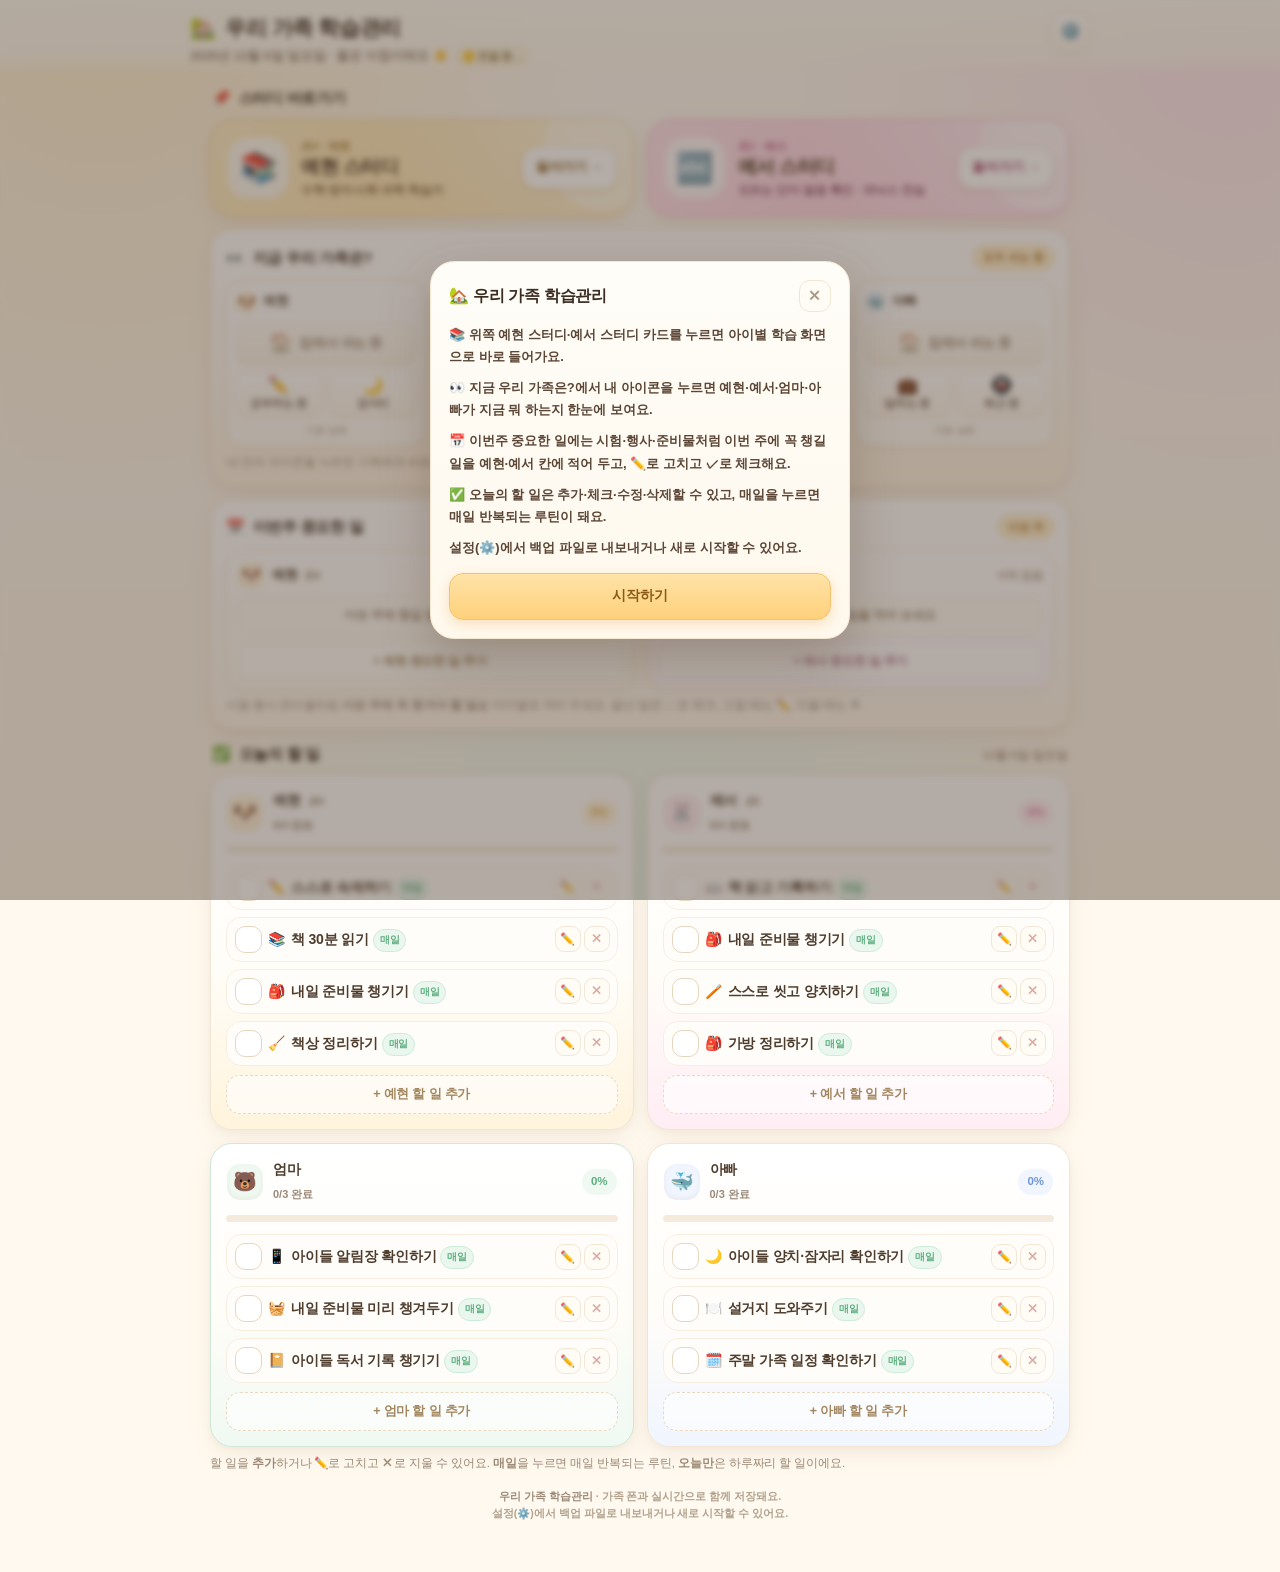
==== commit 92a81964: "feat: '이번주 중요한 일' 섹션 추가 — 예현·예서 칸 입력·수정·체크·삭제 + 실시간 동기화" ====
--- a/index.html
+++ b/index.html
@@ -4,7 +4,7 @@
 <meta charset="utf-8">
 <meta name="viewport" content="width=device-width, initial-scale=1, viewport-fit=cover">
 <meta name="theme-color" content="#FFF9EF">
-<meta name="description" content="엄마가 관리하는 우리 가족 학습·할 일 대시보드. 예현·예서 스터디 바로가기와 지금 우리 가족은?, 오늘의 할 일.">
+<meta name="description" content="엄마가 관리하는 우리 가족 학습·할 일 대시보드. 예현·예서 스터디 바로가기와 지금 우리 가족은?, 이번주 중요한 일, 오늘의 할 일.">
 <meta name="robots" content="noindex, nofollow, noarchive" />
 <meta name="referrer" content="no-referrer">
 <meta name="apple-mobile-web-app-capable" content="yes">
@@ -16,7 +16,7 @@
 <style>
 /* =========================================================
    우리 가족 학습관리 대시보드 — 예현·예서 먼저
-   스터디 바로가기 + 지금 우리 가족은? + 오늘의 할 일
+   스터디 바로가기 + 지금 우리 가족은? + 이번주 중요한 일 + 오늘의 할 일
    ========================================================= */
 :root{
   --bg:#FFF9EF;
@@ -414,6 +414,60 @@
   background:#EDF9F1;border:1px solid #D3EEE0;border-radius:12px;padding:6px;
   animation:popIn .35s ease-out;letter-spacing:-.2px;
 }
+
+/* ---------- 이번주 중요한 일 ---------- */
+.week-card{background:linear-gradient(180deg,#FFFFFF 0%,#FFFDF7 55%,#FFF6EA 100%);}
+.week-grid{display:grid;grid-template-columns:1fr;gap:11px;}
+@media (min-width:760px){ .week-grid{grid-template-columns:1fr 1fr;gap:13px;} }
+.week-col{
+  display:flex;flex-direction:column;min-width:0;
+  padding:10px 10px 9px;border-radius:18px;
+  border:1px solid var(--line);
+  background:linear-gradient(180deg,#FFFFFF,#FFFBF0);
+  box-shadow:var(--shadow-soft);
+}
+.week-col.yeseo{background:linear-gradient(180deg,#FFFFFF,#FFF8FB);}
+.week-head{display:flex;align-items:center;gap:7px;margin-bottom:8px;}
+.week-avatar{
+  flex:0 0 auto;width:28px;height:28px;border-radius:10px;
+  display:flex;align-items:center;justify-content:center;font-size:15px;
+  background:var(--tint,#FFF3DA);border:1px solid rgba(255,255,255,.9);
+  box-shadow:inset 0 -2px 4px rgba(180,140,90,.10);
+}
+.week-name{font-size:13px;font-weight:800;color:#4E3C2D;letter-spacing:-.3px;white-space:nowrap;}
+.week-name i{font-style:normal;font-size:10.5px;font-weight:700;color:var(--muted);margin-left:3px;}
+.week-count{margin-left:auto;flex:0 0 auto;font-size:10.5px;font-weight:800;color:#B3A18C;letter-spacing:-.1px;}
+.week-list{display:grid;gap:6px;}
+.week-row{
+  display:flex;align-items:center;gap:6px;padding:7px 6px 7px 7px;
+  background:#FFFDF9;border:1px solid var(--line-soft);border-radius:13px;
+}
+.week-row.done{background:var(--mint-soft);border-color:#D8EEE0;}
+.week-row.editing{background:#FFFCF4;border-color:#F3E2C8;}
+.week-row .check{width:25px;height:25px;flex:0 0 25px;border-radius:9px;font-size:13px;}
+.week-text{flex:1 1 auto;min-width:0;font-size:13px;font-weight:700;color:#4E3C2D;letter-spacing:-.2px;overflow-wrap:anywhere;line-height:1.4;}
+.week-row.done .week-text{color:#8FA695;text-decoration:line-through;text-decoration-thickness:1.5px;}
+.week-row .mini-btn{width:24px;height:24px;border-radius:8px;font-size:11px;}
+.week-empty{
+  font-size:11.5px;color:var(--muted);text-align:center;font-weight:700;
+  padding:9px 6px;background:#FFFCF6;border:1.5px dashed #F0E4D2;border-radius:12px;
+}
+.week-add{
+  width:100%;margin-top:8px;padding:8px;border-radius:12px;cursor:pointer;
+  border:1.5px dashed #EBD9BF;background:rgba(255,255,255,.6);
+  font-size:12px;font-weight:800;color:#A2865F;letter-spacing:-.2px;
+}
+.week-add:active{transform:scale(.99);}
+.week-col.yeseo .week-add{color:#B47A94;border-color:#F2D7E2;}
+.week-add-row{
+  display:flex;align-items:center;gap:5px;margin-top:8px;padding:6px;border-radius:13px;
+  background:#FFFCF4;border:1.5px solid #F3E2C8;
+}
+.week-input{
+  flex:1;min-width:0;padding:7px 9px;border-radius:10px;
+  border:1px solid #EFE0CB;background:#fff;font-size:12.5px;font-weight:700;color:var(--ink);outline:none;
+}
+.week-input:focus{border-color:#F0C88A;box-shadow:0 0 0 3px rgba(240,200,138,.22);}
 
 /* ---------- 애니메이션 ---------- */
 @keyframes popIn{
@@ -553,6 +607,15 @@
     </div>
     <div class="status-grid" id="status-grid"></div>
     <p class="hint">내 칸의 아이콘을 누르면 가족에게 바로 보여요. 같은 상태를 한 번 더 누르면 <b>🏠 집에서 쉬는 중</b>으로 돌아가요.</p>
+  </section>
+
+  <section class="card block week-card" aria-label="이번주 중요한 일">
+    <div class="card-head">
+      <h2><span aria-hidden="true">📅</span> 이번주 중요한 일</h2>
+      <span class="pill" id="week-pill">예현 0 · 예서 0</span>
+    </div>
+    <div class="week-grid" id="week-grid"></div>
+    <p class="hint">시험·행사·준비물처럼 <b>이번 주에 꼭 챙겨야 할 일</b>을 아이별로 적어 두세요. 끝난 일은 ✓로 체크, 고칠 때는 ✏️, 지울 때는 ✕.</p>
   </section>
 
   <section class="block" aria-label="오늘의 할 일">
@@ -641,6 +704,7 @@
     <div class="modal-body" style="font-size:13px;line-height:1.7;font-weight:600;color:#5C4636;">
       <p style="margin-bottom:9px;">📚 위쪽 <b>예현 스터디</b>·<b>예서 스터디</b> 카드를 누르면 아이별 학습 화면으로 바로 들어가요.</p>
       <p style="margin-bottom:9px;">👀 <b>지금 우리 가족은?</b>에서 내 아이콘을 누르면 예현·예서·엄마·아빠가 지금 뭐 하는지 한눈에 보여요.</p>
+      <p style="margin-bottom:9px;">📅 <b>이번주 중요한 일</b>에는 시험·행사·준비물처럼 이번 주에 꼭 챙길 일을 예현·예서 칸에 적어 두고, ✏️로 고치고 ✓로 체크해요.</p>
       <p style="margin-bottom:9px;">✅ <b>오늘의 할 일</b>은 추가·체크·수정·삭제할 수 있고, <b>매일</b>을 누르면 매일 반복되는 루틴이 돼요.</p>
       <p>설정(⚙️)에서 백업 파일로 내보내거나 새로 시작할 수 있어요.</p>
       <button class="btn btn-primary" data-act="close" data-close="1" style="width:100%;margin-top:14px;">시작하기</button>
@@ -843,6 +907,8 @@
     today: dateKey(),
     members: members,
     statuses: statuses,
+    /* 이번주 중요한 일 — 아이 둘 칸. 예현(노랑) · 예서(분홍) */
+    weeklyImportant: { yehyun: [], yeseo: [] },
     settings: {},
     seenIntro: false,
     createdAt: Date.now()
@@ -852,6 +918,39 @@
 function numOr(v, fallback) {
   var n = Number(v);
   return isFinite(n) ? n : fallback;
+}
+
+/* 이번주 중요한 일 목록 정리
+   - 기존 DB/백업에 weeklyImportant 가 없어도 빈 배열로 안전하게 시작합니다.
+   - 문자열("수학 시험")과 { id, text, done } 객체 둘 다 받아 줍니다. */
+var WEEK_MEMBERS = ['yehyun', 'yeseo'];
+var WEEK_TEXT_MAX = 60;
+
+function emptyWeekly() { return { yehyun: [], yeseo: [] }; }
+
+function sanitizeWeekly(raw) {
+  var out = emptyWeekly();
+  if (!raw || typeof raw !== 'object') return out;
+  WEEK_MEMBERS.forEach(function (key) {
+    var src = raw[key];
+    if (Object.prototype.toString.call(src) !== '[object Array]') return;
+    src.forEach(function (it) {
+      var text = '';
+      var id = '';
+      var done = false;
+      if (typeof it === 'string') {
+        text = it;
+      } else if (it && typeof it === 'object') {
+        if (typeof it.text === 'string') text = it.text;
+        if (typeof it.id === 'string' && it.id) id = it.id;
+        done = !!it.done;
+      }
+      text = String(text).replace(/\s+/g, ' ').trim().slice(0, WEEK_TEXT_MAX);
+      if (!text) return;
+      out[key].push({ id: id || uid(), text: text, done: done });
+    });
+  });
+  return out;
 }
 
 /* 저장된 데이터를 현재 구조에 맞게 정리 (v1 펫 데이터는 버리고 할 일·상태는 살립니다) */
@@ -900,6 +999,9 @@
     base.settings = raw.settings;
   }
 
+  /* 이번주 중요한 일 (없으면 빈 칸 두 개로 시작) */
+  base.weeklyImportant = sanitizeWeekly(raw.weeklyImportant);
+
   base.today = typeof raw.today === 'string' ? raw.today : dateKey();
   base.seenIntro = !!raw.seenIntro;
   base.createdAt = numOr(raw.createdAt, Date.now());
@@ -1103,12 +1205,73 @@
   }
 }
 
+/* ------------------------- 6-1. 이번주 중요한 일 조작 ------------------------- */
+function weekList(id) {
+  var w = Store.state && Store.state.weeklyImportant;
+  if (!w || Object.prototype.toString.call(w[id]) !== '[object Array]') return [];
+  return w[id];
+}
+function findWeekItem(id, itemId) {
+  var list = weekList(id);
+  for (var i = 0; i < list.length; i++) if (list[i].id === itemId) return list[i];
+  return null;
+}
+
+function addWeekItem(id, text) {
+  if (WEEK_MEMBERS.indexOf(id) < 0) return false;
+  var clean = String(text || '').replace(/\s+/g, ' ').trim().slice(0, WEEK_TEXT_MAX);
+  if (!clean) { toast('중요한 일을 적어 주세요'); return false; }
+  Store.commit(function () {
+    if (!Store.state.weeklyImportant) Store.state.weeklyImportant = emptyWeekly();
+    Store.state.weeklyImportant[id].push({ id: uid(), text: clean, done: false });
+  });
+  return true;
+}
+
+function saveWeekItemText(id, itemId, text) {
+  var clean = String(text || '').replace(/\s+/g, ' ').trim().slice(0, WEEK_TEXT_MAX);
+  if (!clean) { toast('내용을 적어 주세요'); return false; }
+  Store.commit(function () {
+    var it = findWeekItem(id, itemId);
+    if (it) it.text = clean;
+  });
+  return true;
+}
+
+function deleteWeekItem(id, itemId) {
+  if (WEEK_MEMBERS.indexOf(id) < 0) return;
+  var removed = null;
+  Store.commit(function () {
+    if (!Store.state.weeklyImportant) Store.state.weeklyImportant = emptyWeekly();
+    Store.state.weeklyImportant[id] = Store.state.weeklyImportant[id].filter(function (it) {
+      if (it.id === itemId) { removed = it; return false; }
+      return true;
+    });
+  });
+  if (removed) toast('"' + removed.text + '" 삭제했어요');
+}
+
+function toggleWeekItem(id, itemId) {
+  var it = findWeekItem(id, itemId);
+  if (!it) return;
+  var willCheck = !it.done;
+  Store.commit(function () {
+    var t = findWeekItem(id, itemId);
+    if (t) t.done = willCheck;
+  });
+  if (willCheck) toast(memberById(id) ? memberById(id).name + ' · 중요한 일 하나 끝! 👏' : '중요한 일 하나 끝! 👏');
+}
+
 /* ------------------------- 10. 화면 상태 ------------------------- */
 var ui = {
   editing: null,      /* { member, task } */
   editDraft: null,
   adding: null,       /* memberId */
   draft: '',
+  weekAdding: null,   /* 이번주 중요한 일: 추가 중인 아이 id */
+  weekDraft: '',
+  weekEditing: null,  /* { member, item } */
+  weekEditDraft: null,
   statusFx: null,     /* { member, at } — 방금 바뀐 칸 반짝임 */
   confirmCb: null
 };
@@ -1170,6 +1333,76 @@
   host.innerHTML = html;
   var pill = $('status-pill');
   if (pill) pill.textContent = activeCount ? (activeCount + '명 활동 중') : '모두 쉬는 중';
+}
+
+function renderWeeklyImportant() {
+  var host = $('week-grid');
+  if (!host) return;
+  var html = '';
+  var total = 0;
+  var totalDone = 0;
+  WEEK_MEMBERS.forEach(function (key) {
+    var m = memberById(key);
+    if (!m) return;
+    var list = weekList(key);
+    var doneCount = 0;
+    var rows = '';
+
+    if (!list.length) {
+      rows = '<p class="week-empty">이번 주에 챙길 일을 적어 보세요</p>';
+    }
+
+    list.forEach(function (it) {
+      if (it.done) doneCount++;
+      var editing = ui.weekEditing && ui.weekEditing.member === key && ui.weekEditing.item === it.id;
+      if (editing) {
+        rows += '<div class="week-row editing">' +
+          '<input class="week-input" id="week-edit-input" maxlength="' + WEEK_TEXT_MAX + '" value="' +
+          esc(ui.weekEditDraft === null ? it.text : ui.weekEditDraft) + '" aria-label="중요한 일 수정">' +
+          '<button class="mini-btn ok" data-act="week-edit-save" data-member="' + key + '" data-item="' + it.id + '">저장</button>' +
+          '<button class="mini-btn" data-act="week-edit-cancel" aria-label="수정 취소">취소</button>' +
+          '</div>';
+      } else {
+        rows += '<div class="week-row' + (it.done ? ' done' : '') + '">' +
+          '<button class="check' + (it.done ? ' on' : '') + '" data-act="week-toggle" data-member="' + key + '" data-item="' + it.id +
+          '" aria-pressed="' + (it.done ? 'true' : 'false') + '" aria-label="' + esc(it.text) + ' 완료 표시"><span aria-hidden="true">✓</span></button>' +
+          '<span class="week-text">' + esc(it.text) + '</span>' +
+          '<button class="mini-btn edit" data-act="week-edit" data-member="' + key + '" data-item="' + it.id + '" aria-label="수정">✏️</button>' +
+          '<button class="mini-btn del" data-act="week-del" data-member="' + key + '" data-item="' + it.id + '" aria-label="삭제">✕</button>' +
+          '</div>';
+      }
+    });
+
+    if (ui.weekAdding === key) {
+      rows += '<div class="week-add-row">' +
+        '<input class="week-input" id="week-add-input" maxlength="' + WEEK_TEXT_MAX + '" placeholder="예) 수학 단원평가" value="' +
+        esc(ui.weekDraft) + '" aria-label="새 중요한 일">' +
+        '<button class="mini-btn ok" data-act="week-add-save" data-member="' + key + '">추가</button>' +
+        '<button class="mini-btn" data-act="week-add-cancel" aria-label="추가 취소">취소</button>' +
+        '</div>';
+    }
+
+    total += list.length;
+    totalDone += doneCount;
+
+    html += '<div class="week-col' + (key === 'yeseo' ? ' yeseo' : '') + '" data-member="' + key +
+      '" style="--tint:' + m.soft + ';--soft:' + m.soft + ';--deep:' + m.deep + '">' +
+      '<div class="week-head">' +
+      '<span class="week-avatar" aria-hidden="true">' + m.emoji + '</span>' +
+      '<span class="week-name">' + esc(m.name) + (m.sub ? ' <i>' + m.sub + '</i>' : '') + '</span>' +
+      '<span class="week-count">' + (list.length ? doneCount + '/' + list.length + ' 완료' : '아직 없음') + '</span>' +
+      '</div>' +
+      '<div class="week-list">' + rows + '</div>' +
+      (ui.weekAdding === key ? '' : '<button class="week-add" data-act="week-add" data-member="' + key + '">+ ' + esc(m.name) + ' 중요한 일 추가</button>') +
+      '</div>';
+  });
+  host.innerHTML = html;
+
+  var pill = $('week-pill');
+  if (pill) {
+    var left = total - totalDone;
+    pill.textContent = !total ? '이번 주' : (left ? '남은 일 ' + left + '개' : '모두 끝! 👏');
+  }
 }
 
 function renderChecklists() {
@@ -1259,6 +1492,7 @@
 function renderAll() {
   if (!Store.state) return;
   renderStatusBoard();
+  renderWeeklyImportant();
   renderChecklists();
   updateSavedNote();
 }
@@ -1389,6 +1623,7 @@
   var act = t.getAttribute('data-act');
   var memberId = t.getAttribute('data-member');
   var taskId = t.getAttribute('data-task');
+  var itemId = t.getAttribute('data-item');
 
   if (act === 'status-set') { setStatus(memberId, t.getAttribute('data-status')); return; }
   if (act === 'status-now') {
@@ -1441,6 +1676,52 @@
     return;
   }
   if (act === 'add-cancel') { ui.adding = null; ui.draft = ''; renderAll(); return; }
+
+  /* ------- 이번주 중요한 일 ------- */
+  if (act === 'week-add') {
+    ui.weekAdding = memberId;
+    ui.weekDraft = '';
+    ui.weekEditing = null;
+    ui.weekEditDraft = null;
+    renderWeeklyImportant();
+    focusInput('week-add-input');
+    return;
+  }
+  if (act === 'week-add-save') {
+    var wIn = $('week-add-input');
+    if (addWeekItem(memberId, wIn ? wIn.value : '')) {
+      ui.weekAdding = null;
+      ui.weekDraft = '';
+      renderAll();
+    }
+    return;
+  }
+  if (act === 'week-add-cancel') { ui.weekAdding = null; ui.weekDraft = ''; renderAll(); return; }
+  if (act === 'week-edit') {
+    ui.weekEditing = { member: memberId, item: itemId };
+    ui.weekEditDraft = null;
+    ui.weekAdding = null;
+    ui.weekDraft = '';
+    renderWeeklyImportant();
+    focusInput('week-edit-input');
+    return;
+  }
+  if (act === 'week-edit-save') {
+    var wE = $('week-edit-input');
+    if (saveWeekItemText(memberId, itemId, wE ? wE.value : '')) {
+      ui.weekEditing = null;
+      ui.weekEditDraft = null;
+      renderAll();
+    }
+    return;
+  }
+  if (act === 'week-edit-cancel') { ui.weekEditing = null; ui.weekEditDraft = null; renderAll(); return; }
+  if (act === 'week-del') {
+    if (ui.weekEditing && ui.weekEditing.item === itemId) { ui.weekEditing = null; ui.weekEditDraft = null; }
+    deleteWeekItem(memberId, itemId);
+    return;
+  }
+  if (act === 'week-toggle') { toggleWeekItem(memberId, itemId); return; }
   if (act === 'settings') { openSettings(); return; }
   if (act === 'close') { closeAllModals(); return; }
   if (act === 'export') { exportData(); return; }
@@ -1469,6 +1750,8 @@
   if (!el || !el.id) return;
   if (el.id === 'add-input') ui.draft = el.value;
   else if (el.id === 'edit-input') ui.editDraft = el.value;
+  else if (el.id === 'week-add-input') ui.weekDraft = el.value;
+  else if (el.id === 'week-edit-input') ui.weekEditDraft = el.value;
 });
 
 document.addEventListener('change', function (e) {
@@ -1483,6 +1766,8 @@
 
 document.addEventListener('keydown', function (e) {
   if (e.key === 'Escape') {
+    if (ui.weekEditing) { ui.weekEditing = null; ui.weekEditDraft = null; renderAll(); return; }
+    if (ui.weekAdding) { ui.weekAdding = null; ui.weekDraft = ''; renderAll(); return; }
     if (ui.editing) { ui.editing = null; ui.editDraft = null; renderAll(); return; }
     if (ui.adding) { ui.adding = null; ui.draft = ''; renderAll(); return; }
     closeAllModals();
@@ -1506,6 +1791,20 @@
       ui.editDraft = null;
       renderAll();
     }
+  } else if (el.id === 'week-add-input' && ui.weekAdding) {
+    e.preventDefault();
+    if (addWeekItem(ui.weekAdding, el.value)) {
+      ui.weekAdding = null;
+      ui.weekDraft = '';
+      renderAll();
+    }
+  } else if (el.id === 'week-edit-input' && ui.weekEditing) {
+    e.preventDefault();
+    if (saveWeekItemText(ui.weekEditing.member, ui.weekEditing.item, el.value)) {
+      ui.weekEditing = null;
+      ui.weekEditDraft = null;
+      renderAll();
+    }
   }
 });
 
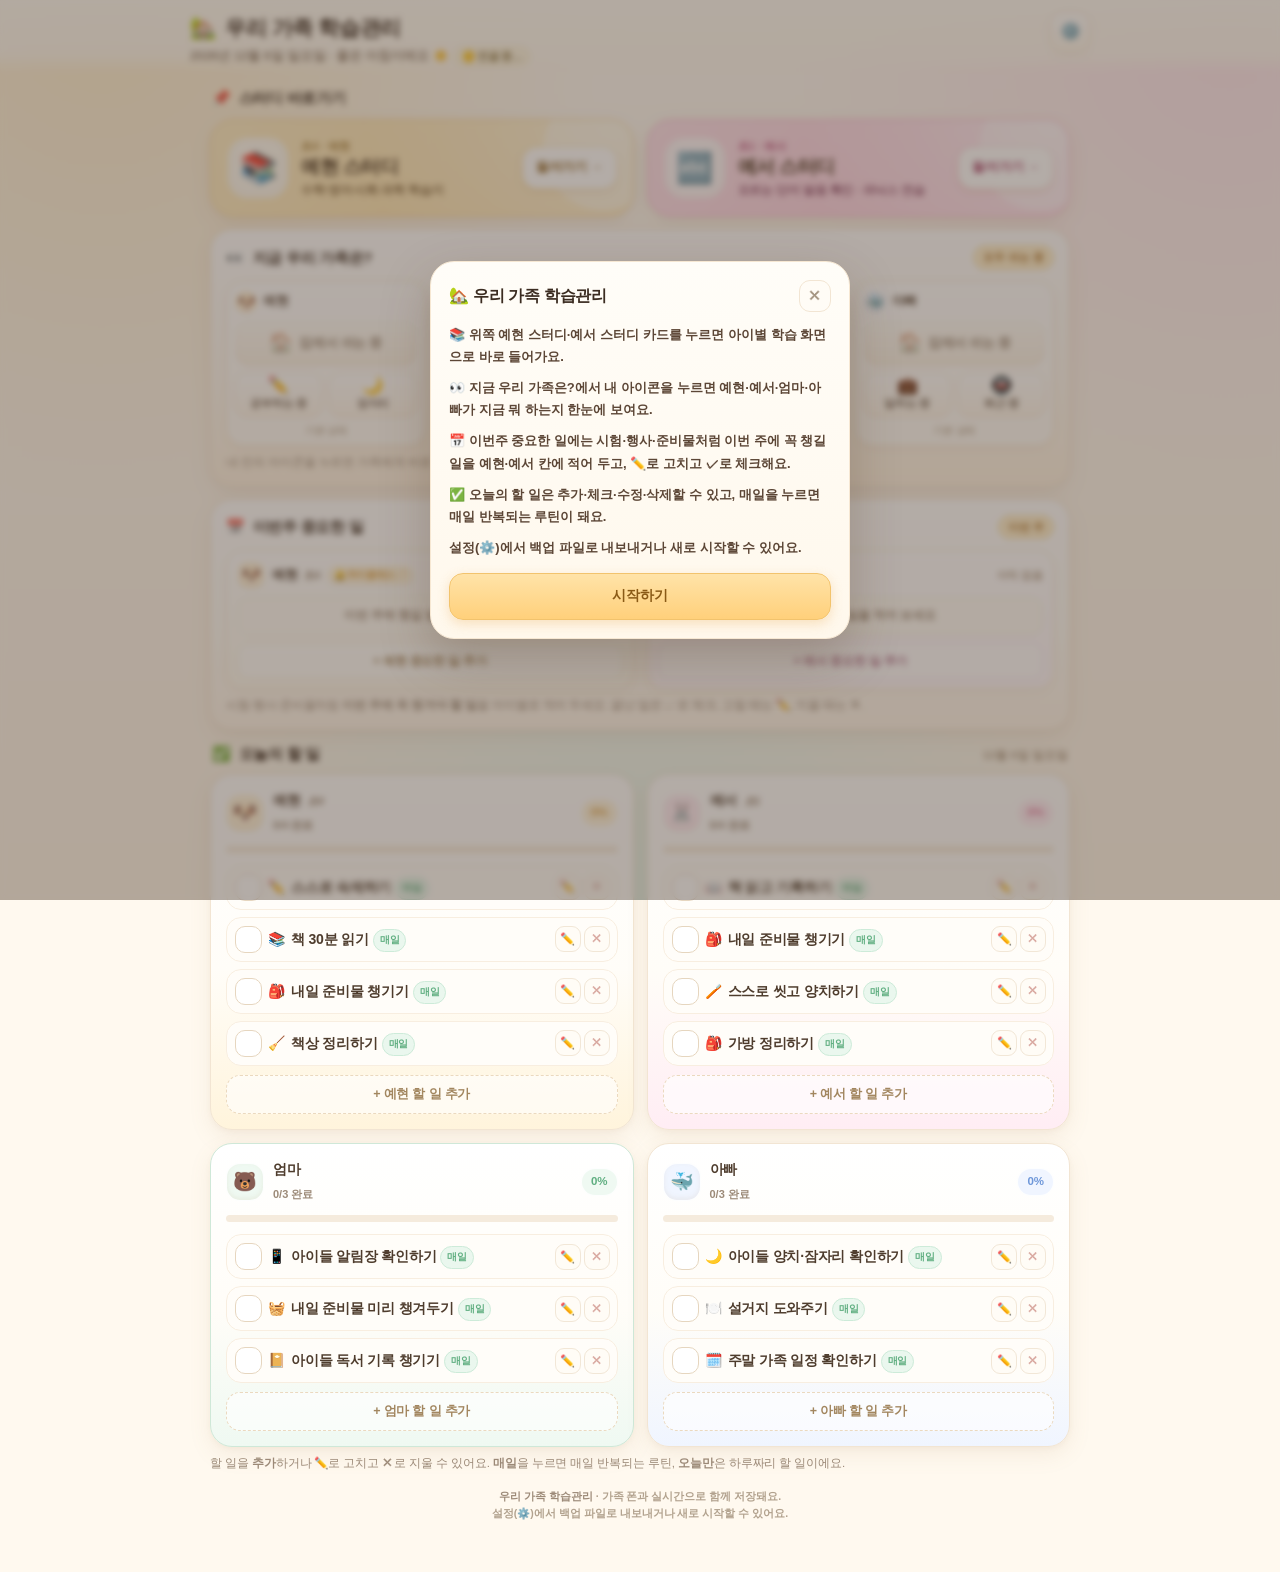
==== commit 851ec5ac: "feat: 이번주 중요한 일 — 예현·예서 이름 옆에 하이클래스·학교종이 알림장 바로가기 버튼 추가" ====
--- a/index.html
+++ b/index.html
@@ -436,8 +436,20 @@
 }
 .week-name{font-size:13px;font-weight:800;color:#4E3C2D;letter-spacing:-.3px;white-space:nowrap;}
 .week-name i{font-style:normal;font-size:10.5px;font-weight:700;color:var(--muted);margin-left:3px;}
+/* 이름 옆 알림장 바로가기 (하이클래스·학교종이) */
+.week-notice{
+  flex:0 0 auto;display:inline-flex;align-items:center;gap:1px;
+  padding:3px 7px 3px 6px;border-radius:99px;
+  font-size:9.5px;font-weight:800;letter-spacing:-.3px;line-height:1.25;
+  text-decoration:none;white-space:nowrap;
+  color:var(--deep,#A2865F);background:var(--tint,#FFF3DA);
+  border:1px solid rgba(255,255,255,.95);
+  box-shadow:0 1px 2px rgba(150,115,70,.16);
+}
+.week-notice:active{transform:scale(.95);}
+.week-notice .week-notice-arrow{font-size:8.5px;font-weight:900;opacity:.7;margin-left:1px;}
 .week-count{margin-left:auto;flex:0 0 auto;font-size:10.5px;font-weight:800;color:#B3A18C;letter-spacing:-.1px;}
-.week-list{display:grid;gap:6px;}
+.week-list{display:grid;gap:6px;margin-bottom:8px;}
 .week-row{
   display:flex;align-items:center;gap:6px;padding:7px 6px 7px 7px;
   background:#FFFDF9;border:1px solid var(--line-soft);border-radius:13px;
@@ -453,14 +465,14 @@
   padding:9px 6px;background:#FFFCF6;border:1.5px dashed #F0E4D2;border-radius:12px;
 }
 .week-add{
-  width:100%;margin-top:8px;padding:8px;border-radius:12px;cursor:pointer;
+  width:100%;margin-top:auto;padding:8px;border-radius:12px;cursor:pointer;
   border:1.5px dashed #EBD9BF;background:rgba(255,255,255,.6);
   font-size:12px;font-weight:800;color:#A2865F;letter-spacing:-.2px;
 }
 .week-add:active{transform:scale(.99);}
 .week-col.yeseo .week-add{color:#B47A94;border-color:#F2D7E2;}
 .week-add-row{
-  display:flex;align-items:center;gap:5px;margin-top:8px;padding:6px;border-radius:13px;
+  display:flex;align-items:center;gap:5px;margin-top:auto;padding:6px;border-radius:13px;
   background:#FFFCF4;border:1.5px solid #F3E2C8;
 }
 .week-input{
@@ -757,8 +769,11 @@
 /* 아이들이 먼저 보이도록 순서를 예현 → 예서 → 엄마 → 아빠로 둡니다.
    (넓은 화면에서는 두 칸씩: 첫 줄 예현·예서, 아랫줄 엄마·아빠) */
 var MEMBERS = [
-  { id: 'yehyun', name: '예현', sub: '초4', emoji: '🐶', tint: '#FFE9BE', soft: '#FFF4DC', deep: '#DBA044' },
-  { id: 'yeseo',  name: '예서', sub: '초1', emoji: '🐰', tint: '#FFDDE8', soft: '#FFEDF4', deep: '#E4789F' },
+  { id: 'yehyun', name: '예현', sub: '초4', emoji: '🐶', tint: '#FFE9BE', soft: '#FFF4DC', deep: '#DBA044',
+    /* 이번주 중요한 일 머리말의 알림장 바로가기 */
+    notice: { emoji: '🔔', label: '하이클래스', href: 'https://www.hiclass.net/' } },
+  { id: 'yeseo',  name: '예서', sub: '초1', emoji: '🐰', tint: '#FFDDE8', soft: '#FFEDF4', deep: '#E4789F',
+    notice: { emoji: '🔔', label: '학교종이', href: 'https://schoolbell-e.com/ko/main/group/360682/boards/classnews' } },
   { id: 'mom',    name: '엄마', sub: '',    emoji: '🐻', tint: '#DFF1E3', soft: '#EFF9F2', deep: '#5FAE80' },
   { id: 'dad',    name: '아빠', sub: '',    emoji: '🐳', tint: '#E4EFFF', soft: '#F0F5FF', deep: '#6E97D9' }
 ];
@@ -1390,6 +1405,11 @@
       '<div class="week-head">' +
       '<span class="week-avatar" aria-hidden="true">' + m.emoji + '</span>' +
       '<span class="week-name">' + esc(m.name) + (m.sub ? ' <i>' + m.sub + '</i>' : '') + '</span>' +
+      (m.notice ?
+        '<a class="week-notice" href="' + esc(m.notice.href) + '" target="_blank" rel="noopener noreferrer"' +
+        ' aria-label="' + esc(m.name) + ' ' + esc(m.notice.label) + ' 알림장 새 창으로 열기">' +
+        '<span aria-hidden="true">' + m.notice.emoji + '</span> ' + esc(m.notice.label) +
+        '<span class="week-notice-arrow" aria-hidden="true">↗</span></a>' : '') +
       '<span class="week-count">' + (list.length ? doneCount + '/' + list.length + ' 완료' : '아직 없음') + '</span>' +
       '</div>' +
       '<div class="week-list">' + rows + '</div>' +
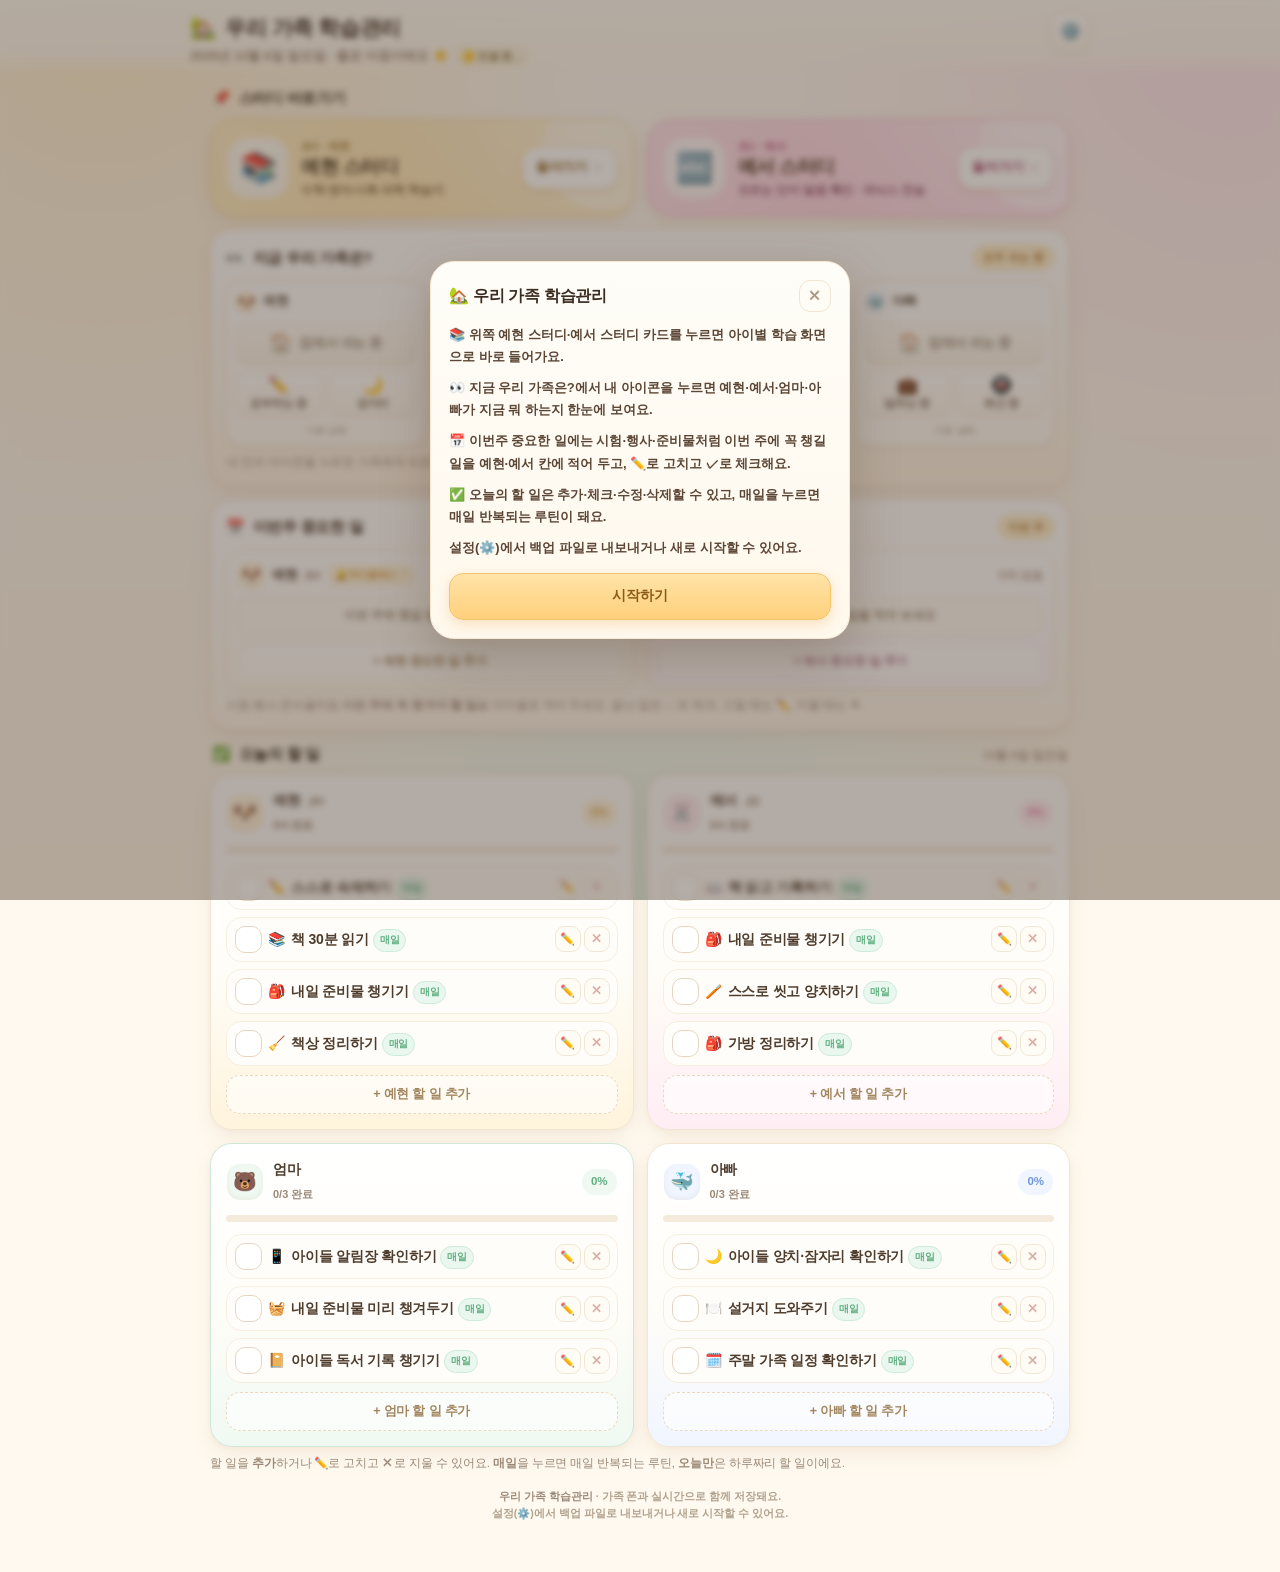
==== commit 7b2a91ae: "style: 알림장 바로가기 버튼 글자를 10px로 키우고 터치 영역 확보" ====
--- a/index.html
+++ b/index.html
@@ -439,8 +439,8 @@
 /* 이름 옆 알림장 바로가기 (하이클래스·학교종이) */
 .week-notice{
   flex:0 0 auto;display:inline-flex;align-items:center;gap:1px;
-  padding:3px 7px 3px 6px;border-radius:99px;
-  font-size:9.5px;font-weight:800;letter-spacing:-.3px;line-height:1.25;
+  padding:4px 8px 4px 7px;border-radius:99px;min-height:22px;
+  font-size:10px;font-weight:800;letter-spacing:-.3px;line-height:1.2;
   text-decoration:none;white-space:nowrap;
   color:var(--deep,#A2865F);background:var(--tint,#FFF3DA);
   border:1px solid rgba(255,255,255,.95);
